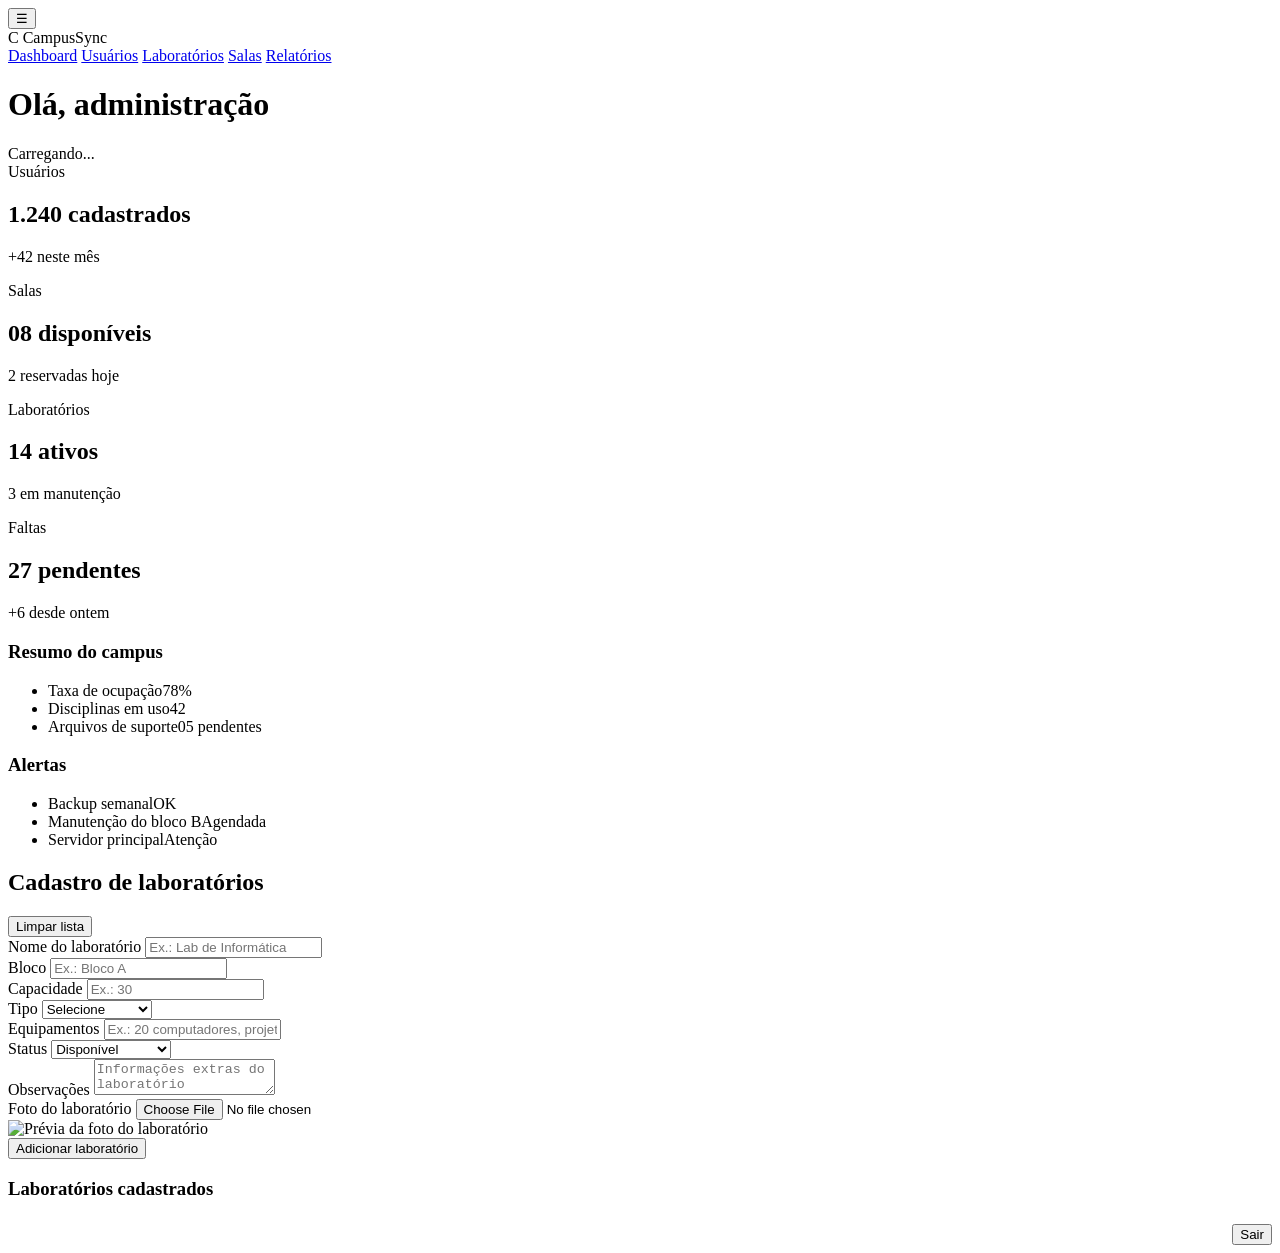
==== index.html @ 75d12f20 "Add files via upload" ====
<!DOCTYPE html>
<html lang="pt-BR">
  <head>
    <meta charset="UTF-8" />
    <meta name="viewport" content="width=device-width, initial-scale=1.0" />
    <title>Painel da Administração | CampusSync</title>
    <link rel="stylesheet" href="../../Css_geral/global.css" />
  </head>
  <body class="dashboard-body">
    <div class="dashboard-shell">
      <aside class="dashboard-sidebar" id="sidebarAdmin">
        <button class="sidebar-toggle" id="sidebarToggle" type="button" aria-label="Abrir menu">☰</button>
        <div class="dashboard-brand">
          <span class="brand-mark">C</span>
          <span>CampusSync</span>
        </div>

        <nav class="sidebar-nav" aria-label="Menu da administração">
          <a href="#overview" class="active">Dashboard</a>
          <a href="#usuarios">Usuários</a>
          <a href="#labs">Laboratórios</a>
          <a href="#salas">Salas</a>
          <a href="#relatorios">Relatórios</a>
        </nav>
      </aside>

      <main class="dashboard-main">
        <div class="dashboard-topbar">
          <h1>Olá, administração</h1>
          <div class="user-pill" id="userBadge">Carregando...</div>
        </div>

        <section class="dashboard-grid dashboard-grid--wide" id="overview">
          <article class="dashboard-card" id="usuarios">
            <span class="card-label">Usuários</span>
            <h2>1.240 cadastrados</h2>
            <p>+42 neste mês</p>
          </article>

          <article class="dashboard-card" id="salas">
            <span class="card-label">Salas</span>
            <h2>08 disponíveis</h2>
            <p>2 reservadas hoje</p>
          </article>

          <article class="dashboard-card">
            <span class="card-label">Laboratórios</span>
            <h2>14 ativos</h2>
            <p>3 em manutenção</p>
          </article>

          <article class="dashboard-card">
            <span class="card-label">Faltas</span>
            <h2>27 pendentes</h2>
            <p>+6 desde ontem</p>
          </article>
        </section>

        <section class="insight-panel" id="relatorios">
          <div class="insight-card">
            <h3>Resumo do campus</h3>
            <ul class="insight-list">
              <li><span>Taxa de ocupação</span><span class="status-pill">78%</span></li>
              <li><span>Disciplinas em uso</span><span class="status-pill">42</span></li>
              <li><span>Arquivos de suporte</span><span class="status-pill warning">05 pendentes</span></li>
            </ul>
          </div>

          <div class="insight-card">
            <h3>Alertas</h3>
            <ul class="insight-list">
              <li><span>Backup semanal</span><span class="status-pill">OK</span></li>
              <li><span>Manutenção do bloco B</span><span class="status-pill warning">Agendada</span></li>
              <li><span>Servidor principal</span><span class="status-pill alert">Atenção</span></li>
            </ul>
          </div>
        </section>

        <section class="lab-panel" id="labs" aria-labelledby="labTitle">
          <div class="lab-panel-header">
            <h2 id="labTitle">Cadastro de laboratórios</h2>
            <button class="secondary-btn" type="button" id="resetLabsBtn">Limpar lista</button>
          </div>

          <div class="lab-content">
            <form class="lab-form" id="labForm">
              <div class="form-grid">
                <div class="form-field">
                  <label for="nomeLaboratorio">Nome do laboratório</label>
                  <input id="nomeLaboratorio" name="nomeLaboratorio" type="text" placeholder="Ex.: Lab de Informática" required />
                </div>

                <div class="form-field">
                  <label for="blocoLaboratorio">Bloco</label>
                  <input id="blocoLaboratorio" name="blocoLaboratorio" type="text" placeholder="Ex.: Bloco A" required />
                </div>

                <div class="form-field">
                  <label for="capacidadeLaboratorio">Capacidade</label>
                  <input id="capacidadeLaboratorio" name="capacidadeLaboratorio" type="number" min="1" placeholder="Ex.: 30" required />
                </div>

                <div class="form-field">
                  <label for="tipoLaboratorio">Tipo</label>
                  <select id="tipoLaboratorio" name="tipoLaboratorio" required>
                    <option value="">Selecione</option>
                    <option value="Informática">Informática</option>
                    <option value="Ciências">Ciências</option>
                    <option value="Eletrônica">Eletrônica</option>
                    <option value="Química">Química</option>
                    <option value="Multidisciplinar">Multidisciplinar</option>
                  </select>
                </div>
              </div>

              <div class="form-field">
                <label for="equipamentosLaboratorio">Equipamentos</label>
                <input id="equipamentosLaboratorio" name="equipamentosLaboratorio" type="text" placeholder="Ex.: 20 computadores, projetor, impressora" required />
              </div>

              <div class="form-field">
                <label for="statusLaboratorio">Status</label>
                <select id="statusLaboratorio" name="statusLaboratorio" required>
                  <option value="Disponível">Disponível</option>
                  <option value="Em uso">Em uso</option>
                  <option value="Em manutenção">Em manutenção</option>
                </select>
              </div>

              <div class="form-field">
                <label for="obsLaboratorio">Observações</label>
                <textarea id="obsLaboratorio" name="obsLaboratorio" placeholder="Informações extras do laboratório"></textarea>
              </div>

              <div class="form-field">
                <label for="fotoLaboratorio">Foto do laboratório</label>
                <input id="fotoLaboratorio" name="fotoLaboratorio" type="file" accept="image/*" />
                <div class="lab-photo-preview" id="labPhotoPreview">
                  <img id="labPreviewImage" alt="Prévia da foto do laboratório" />
                </div>
              </div>

              <button class="primary-btn" type="submit">Adicionar laboratório</button>
            </form>

            <div>
              <h3 style="color: var(--azul-escuro); margin-bottom: 0.8rem;">Laboratórios cadastrados</h3>
              <div class="lab-list" id="labList"></div>
            </div>
          </div>
        </section>

        <div style="margin-top: 1.5rem; display: flex; justify-content: flex-end;">
          <button class="logout-btn" id="logoutBtn" type="button">Sair</button>
        </div>
      </main>
    </div>

    <script src="script.js"></script>
  </body>
</html>
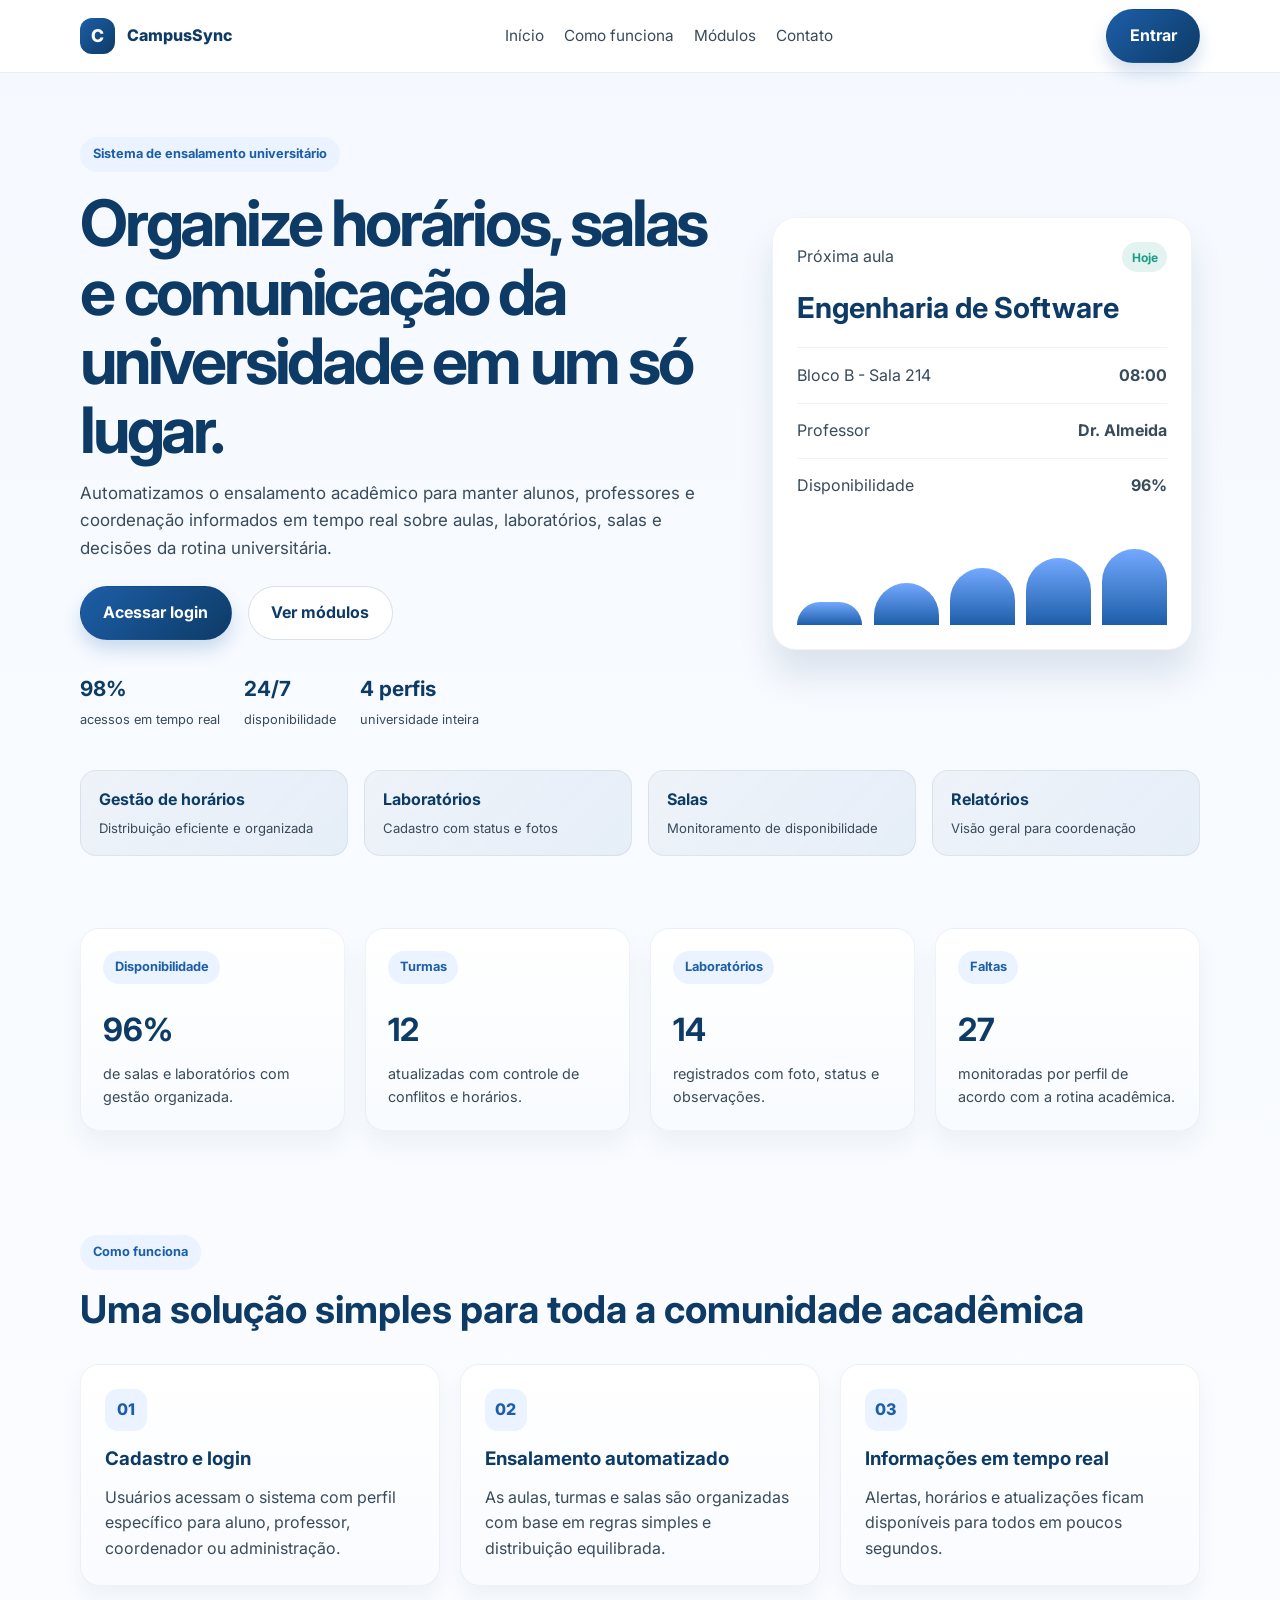
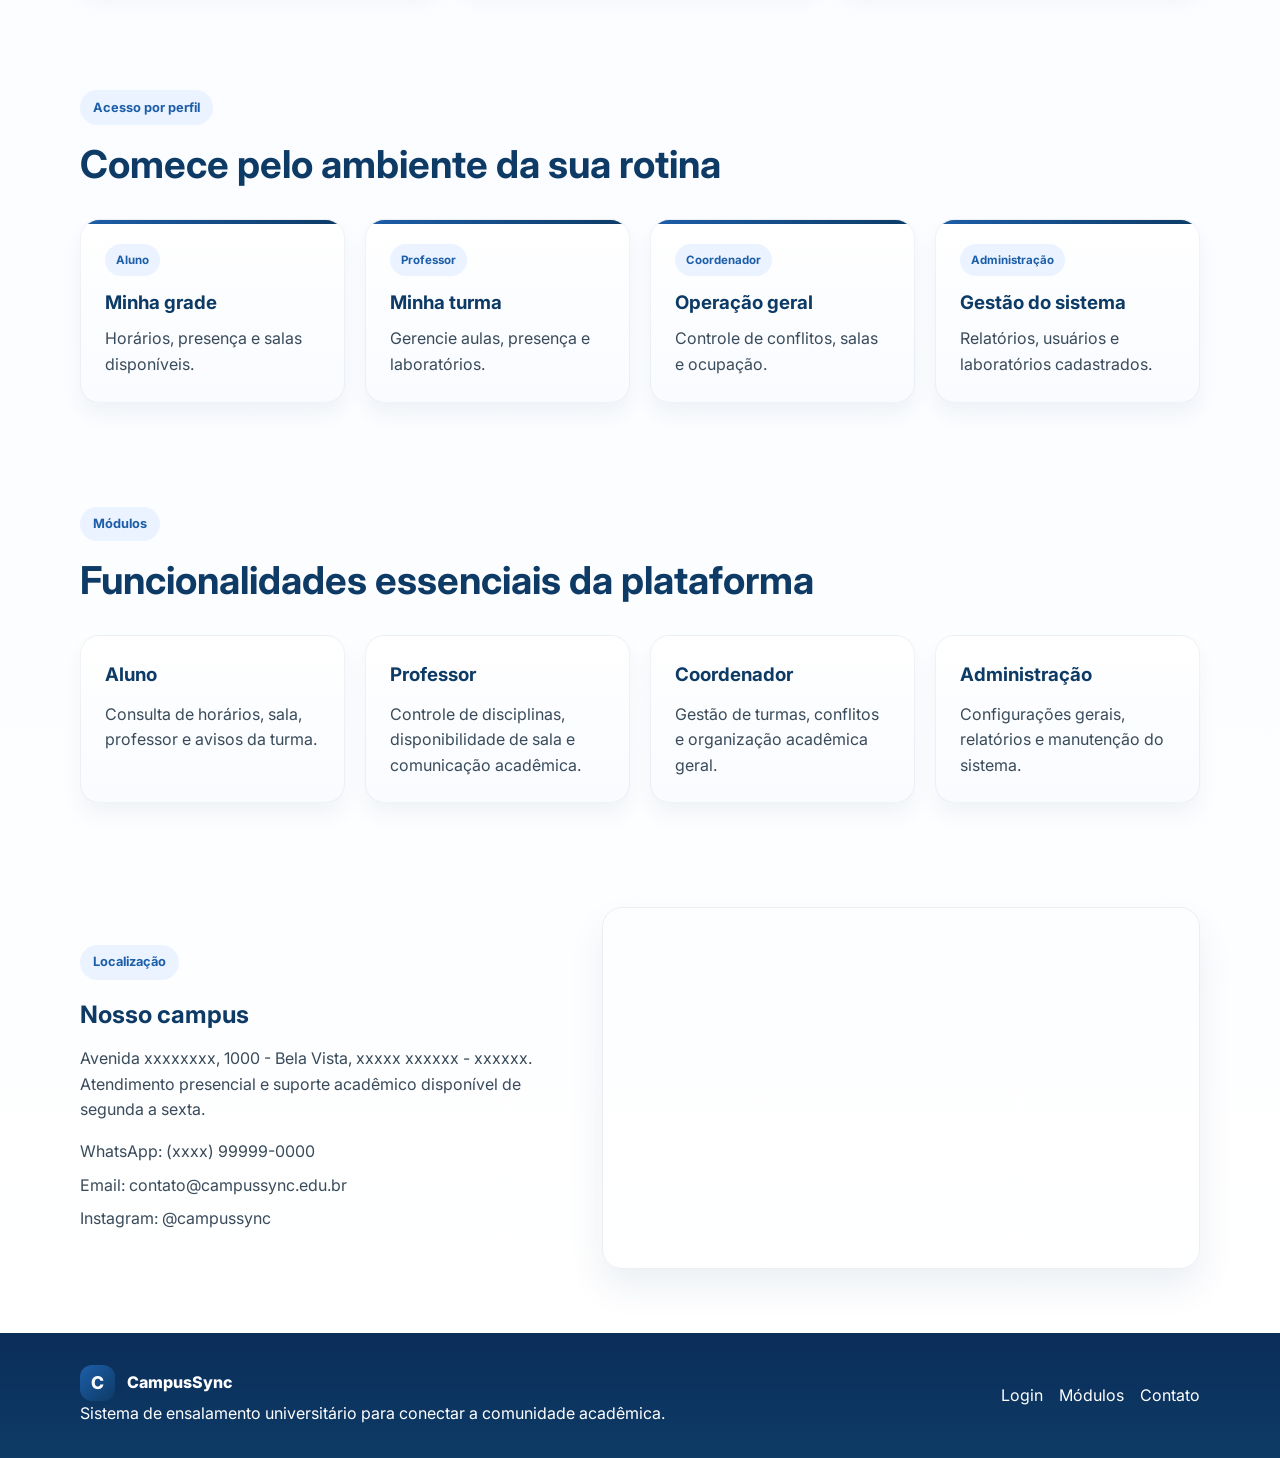
==== commit 24676790: "teste" ====
--- a/index.html
+++ b/index.html
@@ -3,159 +3,270 @@
   <head>
     <meta charset="UTF-8" />
     <meta name="viewport" content="width=device-width, initial-scale=1.0" />
-    <title>Painel da Administração | CampusSync</title>
-    <link rel="stylesheet" href="../../Css_geral/global.css" />
+    <meta
+      name="description"
+      content="Sistema de ensalamento universitário para alunos, professores, coordenadores e administração."
+    />
+    <title>CampusSync | Ensalamento Universitário</title>
+    <link rel="stylesheet" href="Css_geral/global.css" />
+    <link rel="preconnect" href="https://fonts.googleapis.com" />
+    <link rel="preconnect" href="https://fonts.gstatic.com" crossorigin />
+    <link
+      href="https://fonts.googleapis.com/css2?family=Inter:wght@400;500;600;700;800&display=swap"
+      rel="stylesheet"
+    />
   </head>
-  <body class="dashboard-body">
-    <div class="dashboard-shell">
-      <aside class="dashboard-sidebar" id="sidebarAdmin">
-        <button class="sidebar-toggle" id="sidebarToggle" type="button" aria-label="Abrir menu">☰</button>
-        <div class="dashboard-brand">
+  <body>
+    <header class="site-header">
+      <div class="container nav-bar">
+        <div class="brand">
           <span class="brand-mark">C</span>
           <span>CampusSync</span>
         </div>
 
-        <nav class="sidebar-nav" aria-label="Menu da administração">
-          <a href="#overview" class="active">Dashboard</a>
-          <a href="#usuarios">Usuários</a>
-          <a href="#labs">Laboratórios</a>
-          <a href="#salas">Salas</a>
-          <a href="#relatorios">Relatórios</a>
+        <nav class="main-nav" aria-label="Menu principal">
+          <a href="#inicio">Início</a>
+          <a href="#funciona">Como funciona</a>
+          <a href="#modulos">Módulos</a>
+          <a href="#contato">Contato</a>
         </nav>
-      </aside>
-
-      <main class="dashboard-main">
-        <div class="dashboard-topbar">
-          <h1>Olá, administração</h1>
-          <div class="user-pill" id="userBadge">Carregando...</div>
-        </div>
-
-        <section class="dashboard-grid dashboard-grid--wide" id="overview">
-          <article class="dashboard-card" id="usuarios">
-            <span class="card-label">Usuários</span>
-            <h2>1.240 cadastrados</h2>
-            <p>+42 neste mês</p>
-          </article>
-
-          <article class="dashboard-card" id="salas">
-            <span class="card-label">Salas</span>
-            <h2>08 disponíveis</h2>
-            <p>2 reservadas hoje</p>
-          </article>
-
-          <article class="dashboard-card">
+
+        <a class="btn btn-primary" href="Paginas/Pagina_login/index.html">Entrar</a>
+      </div>
+    </header>
+
+    <main>
+      <section id="inicio" class="hero">
+        <div class="container hero-content">
+          <div class="hero-text">
+            <span class="eyebrow">Sistema de ensalamento universitário</span>
+            <h1>Organize horários, salas e comunicação da universidade em um só lugar.</h1>
+            <p>
+              Automatizamos o ensalamento acadêmico para manter alunos,
+              professores e coordenação informados em tempo real sobre aulas,
+              laboratórios, salas e decisões da rotina universitária.
+            </p>
+            <div class="hero-actions">
+              <a class="btn btn-primary" href="Paginas/Pagina_login/index.html">Acessar login</a>
+              <a class="btn btn-secondary" href="#modulos">Ver módulos</a>
+            </div>
+            <ul class="hero-stats">
+              <li><strong>98%</strong><span>acessos em tempo real</span></li>
+              <li><strong>24/7</strong><span>disponibilidade</span></li>
+              <li><strong>4 perfis</strong><span>universidade inteira</span></li>
+            </ul>
+          </div>
+
+          <div class="hero-panel">
+            <div class="panel-card">
+              <div class="card-title">
+                <span>Próxima aula</span>
+                <span class="badge">Hoje</span>
+              </div>
+              <h3>Engenharia de Software</h3>
+              <div class="schedule-row">
+                <span>Bloco B - Sala 214</span>
+                <strong>08:00</strong>
+              </div>
+              <div class="schedule-row">
+                <span>Professor</span>
+                <strong>Dr. Almeida</strong>
+              </div>
+              <div class="schedule-row">
+                <span>Disponibilidade</span>
+                <strong>96%</strong>
+              </div>
+              <div class="mini-graph" aria-label="Indicador de ocupação">
+                <span class="bar b1"></span>
+                <span class="bar b2"></span>
+                <span class="bar b3"></span>
+                <span class="bar b4"></span>
+                <span class="bar b5"></span>
+              </div>
+            </div>
+          </div>
+        </div>
+      </section>
+
+      <section class="feature-strip">
+        <div class="container feature-row">
+          <div class="feature-box">
+            <strong>Gestão de horários</strong>
+            <span>Distribuição eficiente e organizada</span>
+          </div>
+          <div class="feature-box">
+            <strong>Laboratórios</strong>
+            <span>Cadastro com status e fotos</span>
+          </div>
+          <div class="feature-box">
+            <strong>Salas</strong>
+            <span>Monitoramento de disponibilidade</span>
+          </div>
+          <div class="feature-box">
+            <strong>Relatórios</strong>
+            <span>Visão geral para coordenação</span>
+          </div>
+        </div>
+      </section>
+
+      <section class="quick-overview">
+        <div class="container quick-grid">
+          <article class="quick-card">
+            <span class="card-label">Disponibilidade</span>
+            <h3>96%</h3>
+            <p>de salas e laboratórios com gestão organizada.</p>
+          </article>
+          <article class="quick-card">
+            <span class="card-label">Turmas</span>
+            <h3>12</h3>
+            <p>atualizadas com controle de conflitos e horários.</p>
+          </article>
+          <article class="quick-card">
             <span class="card-label">Laboratórios</span>
-            <h2>14 ativos</h2>
-            <p>3 em manutenção</p>
-          </article>
-
-          <article class="dashboard-card">
+            <h3>14</h3>
+            <p>registrados com foto, status e observações.</p>
+          </article>
+          <article class="quick-card">
             <span class="card-label">Faltas</span>
-            <h2>27 pendentes</h2>
-            <p>+6 desde ontem</p>
-          </article>
-        </section>
-
-        <section class="insight-panel" id="relatorios">
-          <div class="insight-card">
-            <h3>Resumo do campus</h3>
-            <ul class="insight-list">
-              <li><span>Taxa de ocupação</span><span class="status-pill">78%</span></li>
-              <li><span>Disciplinas em uso</span><span class="status-pill">42</span></li>
-              <li><span>Arquivos de suporte</span><span class="status-pill warning">05 pendentes</span></li>
+            <h3>27</h3>
+            <p>monitoradas por perfil de acordo com a rotina acadêmica.</p>
+          </article>
+        </div>
+      </section>
+
+      <section id="funciona" class="info-section">
+        <div class="container">
+          <div class="section-header">
+            <span class="eyebrow">Como funciona</span>
+            <h2>Uma solução simples para toda a comunidade acadêmica</h2>
+          </div>
+
+          <div class="card-grid three-columns">
+            <article class="info-card">
+              <div class="icon">01</div>
+              <h3>Cadastro e login</h3>
+              <p>Usuários acessam o sistema com perfil específico para aluno, professor, coordenador ou administração.</p>
+            </article>
+
+            <article class="info-card">
+              <div class="icon">02</div>
+              <h3>Ensalamento automatizado</h3>
+              <p>As aulas, turmas e salas são organizadas com base em regras simples e distribuição equilibrada.</p>
+            </article>
+
+            <article class="info-card">
+              <div class="icon">03</div>
+              <h3>Informações em tempo real</h3>
+              <p>Alertas, horários e atualizações ficam disponíveis para todos em poucos segundos.</p>
+            </article>
+          </div>
+        </div>
+      </section>
+
+      <section class="profiles-section">
+        <div class="container">
+          <div class="section-header">
+            <span class="eyebrow">Acesso por perfil</span>
+            <h2>Comece pelo ambiente da sua rotina</h2>
+          </div>
+
+          <div class="profile-grid">
+            <a class="profile-card" href="Paginas/Pag_aluno/index.html">
+              <span class="profile-tag">Aluno</span>
+              <h3>Minha grade</h3>
+              <p>Horários, presença e salas disponíveis.</p>
+            </a>
+            <a class="profile-card" href="Paginas/Pag_Prof/index.html">
+              <span class="profile-tag">Professor</span>
+              <h3>Minha turma</h3>
+              <p>Gerencie aulas, presença e laboratórios.</p>
+            </a>
+            <a class="profile-card" href="Paginas/Pag_Coordenador/index.html">
+              <span class="profile-tag">Coordenador</span>
+              <h3>Operação geral</h3>
+              <p>Controle de conflitos, salas e ocupação.</p>
+            </a>
+            <a class="profile-card" href="Paginas/Pag_Adm/index.html">
+              <span class="profile-tag">Administração</span>
+              <h3>Gestão do sistema</h3>
+              <p>Relatórios, usuários e laboratórios cadastrados.</p>
+            </a>
+          </div>
+        </div>
+      </section>
+
+      <section id="modulos" class="modules">
+        <div class="container">
+          <div class="section-header">
+            <span class="eyebrow">Módulos</span>
+            <h2>Funcionalidades essenciais da plataforma</h2>
+          </div>
+
+          <div class="card-grid four-columns">
+            <article class="module-card">
+              <h3>Aluno</h3>
+              <p>Consulta de horários, sala, professor e avisos da turma.</p>
+            </article>
+            <article class="module-card">
+              <h3>Professor</h3>
+              <p>Controle de disciplinas, disponibilidade de sala e comunicação acadêmica.</p>
+            </article>
+            <article class="module-card">
+              <h3>Coordenador</h3>
+              <p>Gestão de turmas, conflitos e organização acadêmica geral.</p>
+            </article>
+            <article class="module-card">
+              <h3>Administração</h3>
+              <p>Configurações gerais, relatórios e manutenção do sistema.</p>
+            </article>
+          </div>
+        </div>
+      </section>
+
+      <section class="location-section">
+        <div class="container location-wrap">
+          <div class="location-text">
+            <span class="eyebrow">Localização</span>
+            <h2>Nosso campus</h2>
+            <p>
+              Avenida xxxxxxxx, 1000 - Bela Vista, xxxxx xxxxxx - xxxxxx.<br />
+              Atendimento presencial e suporte acadêmico disponível de segunda a sexta.
+            </p>
+            <ul>
+              <li>WhatsApp: (xxxx) 99999-0000</li>
+              <li>Email: contato@campussync.edu.br</li>
+              <li>Instagram: @campussync</li>
             </ul>
           </div>
 
-          <div class="insight-card">
-            <h3>Alertas</h3>
-            <ul class="insight-list">
-              <li><span>Backup semanal</span><span class="status-pill">OK</span></li>
-              <li><span>Manutenção do bloco B</span><span class="status-pill warning">Agendada</span></li>
-              <li><span>Servidor principal</span><span class="status-pill alert">Atenção</span></li>
-            </ul>
-          </div>
-        </section>
-
-        <section class="lab-panel" id="labs" aria-labelledby="labTitle">
-          <div class="lab-panel-header">
-            <h2 id="labTitle">Cadastro de laboratórios</h2>
-            <button class="secondary-btn" type="button" id="resetLabsBtn">Limpar lista</button>
-          </div>
-
-          <div class="lab-content">
-            <form class="lab-form" id="labForm">
-              <div class="form-grid">
-                <div class="form-field">
-                  <label for="nomeLaboratorio">Nome do laboratório</label>
-                  <input id="nomeLaboratorio" name="nomeLaboratorio" type="text" placeholder="Ex.: Lab de Informática" required />
-                </div>
-
-                <div class="form-field">
-                  <label for="blocoLaboratorio">Bloco</label>
-                  <input id="blocoLaboratorio" name="blocoLaboratorio" type="text" placeholder="Ex.: Bloco A" required />
-                </div>
-
-                <div class="form-field">
-                  <label for="capacidadeLaboratorio">Capacidade</label>
-                  <input id="capacidadeLaboratorio" name="capacidadeLaboratorio" type="number" min="1" placeholder="Ex.: 30" required />
-                </div>
-
-                <div class="form-field">
-                  <label for="tipoLaboratorio">Tipo</label>
-                  <select id="tipoLaboratorio" name="tipoLaboratorio" required>
-                    <option value="">Selecione</option>
-                    <option value="Informática">Informática</option>
-                    <option value="Ciências">Ciências</option>
-                    <option value="Eletrônica">Eletrônica</option>
-                    <option value="Química">Química</option>
-                    <option value="Multidisciplinar">Multidisciplinar</option>
-                  </select>
-                </div>
-              </div>
-
-              <div class="form-field">
-                <label for="equipamentosLaboratorio">Equipamentos</label>
-                <input id="equipamentosLaboratorio" name="equipamentosLaboratorio" type="text" placeholder="Ex.: 20 computadores, projetor, impressora" required />
-              </div>
-
-              <div class="form-field">
-                <label for="statusLaboratorio">Status</label>
-                <select id="statusLaboratorio" name="statusLaboratorio" required>
-                  <option value="Disponível">Disponível</option>
-                  <option value="Em uso">Em uso</option>
-                  <option value="Em manutenção">Em manutenção</option>
-                </select>
-              </div>
-
-              <div class="form-field">
-                <label for="obsLaboratorio">Observações</label>
-                <textarea id="obsLaboratorio" name="obsLaboratorio" placeholder="Informações extras do laboratório"></textarea>
-              </div>
-
-              <div class="form-field">
-                <label for="fotoLaboratorio">Foto do laboratório</label>
-                <input id="fotoLaboratorio" name="fotoLaboratorio" type="file" accept="image/*" />
-                <div class="lab-photo-preview" id="labPhotoPreview">
-                  <img id="labPreviewImage" alt="Prévia da foto do laboratório" />
-                </div>
-              </div>
-
-              <button class="primary-btn" type="submit">Adicionar laboratório</button>
-            </form>
-
-            <div>
-              <h3 style="color: var(--azul-escuro); margin-bottom: 0.8rem;">Laboratórios cadastrados</h3>
-              <div class="lab-list" id="labList"></div>
-            </div>
-          </div>
-        </section>
-
-        <div style="margin-top: 1.5rem; display: flex; justify-content: flex-end;">
-          <button class="logout-btn" id="logoutBtn" type="button">Sair</button>
-        </div>
-      </main>
-    </div>
-
-    <script src="script.js"></script>
+          <div class="map-box">
+            <iframe
+              title="Mapa do campus"
+              src="https://www.openstreetmap.org/export/embed.html?bbox=-46.654%2C-23.561%2C-46.630%2C-23.545&amp;layer=mapnik"
+              loading="lazy"
+              referrerpolicy="no-referrer-when-downgrade"
+            ></iframe>
+          </div>
+        </div>
+      </section>
+    </main>
+
+    <footer id="contato" class="site-footer">
+      <div class="container footer-content">
+        <div>
+          <div class="brand">
+            <span class="brand-mark">C</span>
+            <span>CampusSync</span>
+          </div>
+          <p>Sistema de ensalamento universitário para conectar a comunidade acadêmica.</p>
+        </div>
+
+        <div class="footer-links">
+          <a href="Paginas/Pagina_login/index.html">Login</a>
+          <a href="#modulos">Módulos</a>
+          <a href="#contato">Contato</a>
+        </div>
+      </div>
+    </footer>
   </body>
 </html>
--- a/Css_geral/global.css
+++ b/Css_geral/global.css
@@ -0,0 +1,974 @@
+:root {
+  --azul-escuro: #0d3b66;
+  --azul-medio: #1d5ea8;
+  --azul-claro: #eaf3ff;
+  --branco: #ffffff;
+  --cinza-50: #f6f8fb;
+  --cinza-100: #edf2f7;
+  --cinza-300: #b8c4d3;
+  --cinza-700: #394b5a;
+  --texto: #1d2430;
+  --sombra: rgba(13, 59, 102, 0.12);
+  --success: #1b9c85;
+}
+
+* {
+  box-sizing: border-box;
+  margin: 0;
+  padding: 0;
+}
+
+html {
+  scroll-behavior: smooth;
+}
+
+body {
+  font-family: "Inter", sans-serif;
+  background: linear-gradient(180deg, #f5f9ff 0%, #ffffff 100%);
+  color: var(--texto);
+  line-height: 1.6;
+}
+
+a {
+  text-decoration: none;
+  color: inherit;
+}
+
+img,
+iframe {
+  max-width: 100%;
+  display: block;
+}
+
+.container {
+  width: min(1120px, calc(100% - 2rem));
+  margin: 0 auto;
+}
+
+.site-header {
+  position: sticky;
+  top: 0;
+  z-index: 10;
+  background: rgba(255, 255, 255, 0.92);
+  backdrop-filter: blur(8px);
+  border-bottom: 1px solid rgba(13, 59, 102, 0.08);
+}
+
+.nav-bar {
+  min-height: 72px;
+  display: flex;
+  align-items: center;
+  justify-content: space-between;
+  gap: 1rem;
+}
+
+.brand {
+  display: inline-flex;
+  align-items: center;
+  gap: 0.75rem;
+  font-weight: 800;
+  color: var(--azul-escuro);
+}
+
+.brand-mark {
+  display: inline-flex;
+  align-items: center;
+  justify-content: center;
+  width: 2.2rem;
+  height: 2.2rem;
+  border-radius: 0.75rem;
+  background: linear-gradient(135deg, var(--azul-medio), var(--azul-escuro));
+  color: var(--branco);
+  font-size: 1.1rem;
+}
+
+.main-nav {
+  display: flex;
+  align-items: center;
+  gap: 1.25rem;
+  font-size: 0.96rem;
+  color: var(--cinza-700);
+}
+
+.main-nav a:hover,
+.footer-links a:hover {
+  color: var(--azul-medio);
+}
+
+.btn {
+  display: inline-flex;
+  align-items: center;
+  justify-content: center;
+  border-radius: 999px;
+  font-weight: 700;
+  transition: 0.25s ease;
+  cursor: pointer;
+  border: 1px solid transparent;
+}
+
+.btn-primary {
+  background: linear-gradient(135deg, var(--azul-medio), var(--azul-escuro));
+  color: var(--branco);
+  padding: 0.85rem 1.4rem;
+  box-shadow: 0 10px 18px rgba(29, 94, 168, 0.2);
+}
+
+.btn-primary:hover {
+  transform: translateY(-1px);
+}
+
+.btn-secondary {
+  background: var(--branco);
+  color: var(--azul-escuro);
+  border-color: rgba(13, 59, 102, 0.15);
+  padding: 0.85rem 1.4rem;
+}
+
+.hero {
+  padding: 4rem 0 2.5rem;
+}
+
+.hero-content {
+  display: grid;
+  grid-template-columns: 1.2fr 0.8fr;
+  gap: 2rem;
+  align-items: center;
+}
+
+.feature-strip {
+  padding: 0 0 2rem;
+}
+
+.feature-row {
+  display: grid;
+  grid-template-columns: repeat(4, minmax(0, 1fr));
+  gap: 1rem;
+}
+
+.feature-box {
+  background: linear-gradient(135deg, rgba(13, 59, 102, 0.04), rgba(29, 94, 168, 0.08));
+  border: 1px solid rgba(13, 59, 102, 0.08);
+  border-radius: 1rem;
+  padding: 1rem 1.1rem;
+  display: grid;
+  gap: 0.3rem;
+}
+
+.feature-box strong {
+  color: var(--azul-escuro);
+}
+
+.feature-box span {
+  color: var(--cinza-700);
+  font-size: 0.82rem;
+}
+
+.eyebrow {
+  display: inline-block;
+  padding: 0.45rem 0.8rem;
+  border-radius: 999px;
+  background: var(--azul-claro);
+  color: var(--azul-medio);
+  font-size: 0.8rem;
+  font-weight: 700;
+  margin-bottom: 1rem;
+}
+
+.hero-text h1 {
+  font-size: clamp(2.4rem, 5vw, 4.2rem);
+  line-height: 1.08;
+  letter-spacing: -0.05em;
+  color: var(--azul-escuro);
+  margin-bottom: 1rem;
+}
+
+.hero-text p {
+  max-width: 620px;
+  font-size: 1.06rem;
+  color: var(--cinza-700);
+  margin-bottom: 1.5rem;
+}
+
+.hero-actions {
+  display: flex;
+  flex-wrap: wrap;
+  gap: 1rem;
+  margin-bottom: 2rem;
+}
+
+.hero-stats {
+  list-style: none;
+  display: flex;
+  flex-wrap: wrap;
+  gap: 1.5rem;
+}
+
+.hero-stats li {
+  display: flex;
+  flex-direction: column;
+  gap: 0.25rem;
+  color: var(--azul-escuro);
+}
+
+.hero-stats strong {
+  font-size: 1.3rem;
+}
+
+.hero-stats span {
+  font-size: 0.8rem;
+  color: var(--cinza-700);
+}
+
+.hero-panel {
+  display: flex;
+  justify-content: center;
+}
+
+.panel-card {
+  width: min(100%, 420px);
+  background: var(--branco);
+  border-radius: 1.5rem;
+  padding: 1.5rem;
+  box-shadow: 0 25px 35px var(--sombra);
+  border: 1px solid rgba(13, 59, 102, 0.06);
+}
+
+.card-title {
+  display: flex;
+  justify-content: space-between;
+  align-items: center;
+  color: var(--cinza-700);
+  margin-bottom: 0.8rem;
+}
+
+.badge {
+  background: rgba(27, 156, 133, 0.12);
+  color: var(--success);
+  padding: 0.35rem 0.6rem;
+  border-radius: 999px;
+  font-size: 0.75rem;
+  font-weight: 700;
+}
+
+.panel-card h3 {
+  color: var(--azul-escuro);
+  font-size: 1.8rem;
+  margin-bottom: 1rem;
+}
+
+.schedule-row {
+  display: flex;
+  justify-content: space-between;
+  align-items: center;
+  gap: 1rem;
+  padding: 0.9rem 0;
+  border-top: 1px solid var(--cinza-100);
+  color: var(--cinza-700);
+}
+
+.mini-graph {
+  display: flex;
+  align-items: end;
+  gap: 0.7rem;
+  height: 92px;
+  margin-top: 1.25rem;
+  padding-top: 1rem;
+}
+
+.bar {
+  display: block;
+  width: 100%;
+  border-radius: 999px 999px 0 0;
+  background: linear-gradient(180deg, #73a9ff, var(--azul-medio));
+}
+
+.b1 { height: 30%; }
+.b2 { height: 55%; }
+.b3 { height: 75%; }
+.b4 { height: 88%; }
+.b5 { height: 100%; }
+
+.quick-overview,
+.info-section,
+.profiles-section,
+.modules,
+.location-section {
+  padding: 2.5rem 0 4rem;
+}
+
+.quick-grid {
+  display: grid;
+  grid-template-columns: repeat(4, minmax(0, 1fr));
+  gap: 1.25rem;
+}
+
+.quick-card {
+  background: linear-gradient(180deg, #ffffff 0%, #f8fbff 100%);
+  padding: 1.4rem;
+  border-radius: 1.2rem;
+  border: 1px solid rgba(13, 59, 102, 0.06);
+  box-shadow: 0 14px 24px rgba(13, 59, 102, 0.05);
+}
+
+.quick-card h3 {
+  color: var(--azul-escuro);
+  font-size: 2rem;
+  margin: 0.4rem 0;
+}
+
+.quick-card p {
+  color: var(--cinza-700);
+  font-size: 0.9rem;
+}
+
+.section-header {
+  margin-bottom: 2rem;
+}
+
+.section-header h2 {
+  color: var(--azul-escuro);
+  font-size: clamp(1.8rem, 3vw, 2.6rem);
+  line-height: 1.2;
+}
+
+.card-grid {
+  display: grid;
+  gap: 1.25rem;
+}
+
+.three-columns {
+  grid-template-columns: repeat(3, minmax(0, 1fr));
+}
+
+.four-columns {
+  grid-template-columns: repeat(4, minmax(0, 1fr));
+}
+
+.info-card,
+.module-card,
+.profile-card {
+  background: linear-gradient(180deg, #ffffff 0%, #f9fbff 100%);
+  padding: 1.5rem;
+  border-radius: 1.2rem;
+  box-shadow: 0 12px 20px rgba(13, 59, 102, 0.05);
+  border: 1px solid rgba(13, 59, 102, 0.06);
+}
+
+.profile-grid {
+  display: grid;
+  grid-template-columns: repeat(4, minmax(0, 1fr));
+  gap: 1.25rem;
+}
+
+.profile-card {
+  display: block;
+  color: inherit;
+  transition: transform 0.2s ease, box-shadow 0.2s ease;
+  position: relative;
+  overflow: hidden;
+}
+
+.profile-card::before {
+  content: "";
+  position: absolute;
+  inset: 0 auto auto 0;
+  width: 100%;
+  height: 4px;
+  background: linear-gradient(90deg, var(--azul-medio), var(--azul-escuro));
+}
+
+.profile-card:hover {
+  transform: translateY(-2px);
+  box-shadow: 0 18px 28px rgba(13, 59, 102, 0.06);
+}
+
+.profile-tag {
+  display: inline-block;
+  padding: 0.4rem 0.7rem;
+  border-radius: 999px;
+  background: var(--azul-claro);
+  color: var(--azul-medio);
+  font-size: 0.72rem;
+  font-weight: 700;
+  margin-bottom: 0.8rem;
+}
+
+.profile-card h3 {
+  color: var(--azul-escuro);
+  margin-bottom: 0.5rem;
+}
+
+.profile-card p {
+  color: var(--cinza-700);
+}
+
+.icon {
+  display: inline-flex;
+  align-items: center;
+  justify-content: center;
+  width: 2.6rem;
+  height: 2.6rem;
+  border-radius: 0.8rem;
+  background: var(--azul-claro);
+  color: var(--azul-medio);
+  font-weight: 800;
+  margin-bottom: 0.8rem;
+}
+
+.info-card h3,
+.module-card h3 {
+  color: var(--azul-escuro);
+  margin-bottom: 0.7rem;
+}
+
+.info-card p,
+.module-card p,
+.location-text p,
+.location-text li,
+.site-footer p {
+  color: var(--cinza-700);
+}
+
+.location-wrap {
+  display: grid;
+  grid-template-columns: 0.9fr 1.1fr;
+  gap: 2rem;
+  align-items: center;
+}
+
+.location-text h2 {
+  color: var(--azul-escuro);
+  margin-bottom: 0.75rem;
+}
+
+.location-text ul {
+  list-style: none;
+  margin-top: 1rem;
+  display: grid;
+  gap: 0.5rem;
+}
+
+.map-box {
+  border-radius: 1.25rem;
+  overflow: hidden;
+  box-shadow: 0 18px 35px rgba(13, 59, 102, 0.08);
+  border: 1px solid rgba(13, 59, 102, 0.08);
+  min-height: 360px;
+}
+
+.map-box iframe {
+  width: 100%;
+  height: 100%;
+  min-height: 360px;
+  border: 0;
+}
+
+.site-footer {
+  background: linear-gradient(180deg, #0b2d59 0%, #0d3b66 100%);
+  color: var(--branco);
+  padding: 2rem 0;
+}
+
+.footer-content {
+  display: flex;
+  flex-wrap: wrap;
+  justify-content: space-between;
+  gap: 1.5rem;
+  align-items: center;
+}
+
+.footer-content .brand,
+.footer-content p,
+.footer-links a {
+  color: var(--branco);
+}
+
+.footer-links {
+  display: flex;
+  gap: 1rem;
+  flex-wrap: wrap;
+}
+
+@media (max-width: 900px) {
+  .hero-content,
+  .location-wrap,
+  .three-columns,
+  .four-columns,
+  .quick-grid,
+  .feature-row,
+  .profile-grid {
+    grid-template-columns: 1fr;
+  }
+
+  .main-nav {
+    display: none;
+  }
+}
+
+@media (max-width: 560px) {
+  .hero {
+    padding-top: 3rem;
+  }
+
+  .nav-bar {
+    min-height: 64px;
+  }
+
+  .btn {
+    width: 100%;
+  }
+
+  .hero-actions {
+    flex-direction: column;
+  }
+
+  .hero-stats {
+    flex-direction: column;
+    gap: 0.75rem;
+  }
+
+  .site-footer {
+    text-align: center;
+  }
+
+  .footer-content {
+    justify-content: center;
+  }
+}
+
+.dashboard-body {
+  background: #f4f8ff;
+  color: var(--texto);
+}
+
+.dashboard-shell {
+  min-height: 100vh;
+  display: grid;
+  grid-template-columns: 240px 1fr;
+}
+
+.dashboard-sidebar {
+  background: linear-gradient(180deg, var(--azul-escuro), #123a68);
+  color: var(--branco);
+  padding: 1.5rem 1rem;
+  position: relative;
+  transition: transform 0.25s ease;
+}
+
+.dashboard-brand {
+  display: flex;
+  align-items: center;
+  gap: 0.75rem;
+  font-weight: 800;
+  margin-bottom: 2rem;
+}
+
+.sidebar-toggle {
+  display: none;
+  position: absolute;
+  top: 1rem;
+  right: 1rem;
+  z-index: 20;
+  border: 0;
+  background: rgba(255, 255, 255, 0.12);
+  color: var(--branco);
+  border-radius: 0.7rem;
+  width: 42px;
+  height: 42px;
+  font-size: 1.2rem;
+  cursor: pointer;
+}
+
+.sidebar-nav {
+  display: grid;
+  gap: 0.5rem;
+}
+
+.sidebar-nav a {
+  display: flex;
+  align-items: center;
+  gap: 0.75rem;
+  padding: 0.8rem 0.9rem;
+  border-radius: 0.8rem;
+  color: rgba(255, 255, 255, 0.85);
+  transition: all 0.2s ease;
+  border: 1px solid transparent;
+}
+
+.sidebar-nav a.active,
+.sidebar-nav a:hover {
+  background: rgba(255, 255, 255, 0.1);
+  color: var(--branco);
+  border-color: rgba(255, 255, 255, 0.1);
+  transform: translateX(2px);
+}
+
+.dashboard-main {
+  padding: 2rem;
+}
+
+.dashboard-topbar {
+  display: flex;
+  justify-content: space-between;
+  gap: 1rem;
+  align-items: center;
+  margin-bottom: 2rem;
+}
+
+.dashboard-topbar h1 {
+  color: var(--azul-escuro);
+  font-size: clamp(1.8rem, 3vw, 2.8rem);
+}
+
+.user-pill {
+  background: var(--branco);
+  color: var(--azul-escuro);
+  padding: 0.7rem 1rem;
+  border-radius: 999px;
+  border: 1px solid rgba(13, 59, 102, 0.08);
+  font-weight: 700;
+}
+
+.dashboard-grid {
+  display: grid;
+  grid-template-columns: repeat(3, minmax(0, 1fr));
+  gap: 1.25rem;
+}
+
+.dashboard-grid--wide {
+  grid-template-columns: repeat(4, minmax(0, 1fr));
+}
+
+.dashboard-card {
+  background: linear-gradient(180deg, #ffffff 0%, #f8fbff 100%);
+  border-radius: 1.3rem;
+  padding: 1.35rem;
+  box-shadow: 0 14px 26px rgba(13, 59, 102, 0.06);
+  border: 1px solid rgba(13, 59, 102, 0.06);
+  transition: transform 0.2s ease, box-shadow 0.2s ease;
+}
+
+.dashboard-card:hover {
+  transform: translateY(-2px);
+  box-shadow: 0 18px 28px rgba(13, 59, 102, 0.08);
+}
+
+.card-label {
+  display: inline-block;
+  font-size: 0.8rem;
+  color: var(--azul-medio);
+  background: var(--azul-claro);
+  border-radius: 999px;
+  padding: 0.4rem 0.7rem;
+  margin-bottom: 0.85rem;
+  font-weight: 700;
+}
+
+.dashboard-card h2,
+.dashboard-card h3 {
+  color: var(--azul-escuro);
+  margin-bottom: 0.6rem;
+}
+
+.dashboard-list {
+  list-style: none;
+  display: grid;
+  gap: 0.75rem;
+  margin-top: 1rem;
+}
+
+.dashboard-list li {
+  display: flex;
+  justify-content: space-between;
+  gap: 1rem;
+  color: var(--cinza-700);
+  border-bottom: 1px solid var(--cinza-100);
+  padding-bottom: 0.5rem;
+}
+
+.insight-panel {
+  margin-top: 1.5rem;
+  display: grid;
+  grid-template-columns: 1.2fr 0.8fr;
+  gap: 1.25rem;
+}
+
+.insight-card {
+  background: linear-gradient(180deg, #ffffff 0%, #f7fbff 100%);
+  border-radius: 1.3rem;
+  border: 1px solid rgba(13, 59, 102, 0.05);
+  box-shadow: 0 12px 24px rgba(13, 59, 102, 0.06);
+  padding: 1.25rem;
+}
+
+.insight-card h3 {
+  color: var(--azul-escuro);
+  margin-bottom: 0.8rem;
+}
+
+.insight-list {
+  list-style: none;
+  display: grid;
+  gap: 0.8rem;
+}
+
+.insight-list li {
+  display: flex;
+  justify-content: space-between;
+  gap: 1rem;
+  color: var(--cinza-700);
+  padding: 0.75rem 0.9rem;
+  background: #f7faff;
+  border-radius: 0.9rem;
+  border: 1px solid rgba(13, 59, 102, 0.05);
+}
+
+.status-pill {
+  display: inline-flex;
+  align-items: center;
+  justify-content: center;
+  border-radius: 999px;
+  padding: 0.35rem 0.7rem;
+  font-size: 0.72rem;
+  font-weight: 700;
+  background: rgba(27, 156, 133, 0.12);
+  color: var(--success);
+}
+
+.status-pill.warning {
+  background: rgba(255, 178, 72, 0.14);
+  color: #ad6d00;
+}
+
+.status-pill.alert {
+  background: rgba(180, 35, 24, 0.1);
+  color: #b42318;
+}
+
+.status-badge {
+  display: inline-block;
+  padding: 0.38rem 0.7rem;
+  border-radius: 999px;
+  background: rgba(27, 156, 133, 0.12);
+  color: var(--success);
+  font-weight: 700;
+  font-size: 0.75rem;
+}
+
+.warning-badge {
+  background: rgba(255, 178, 72, 0.14);
+  color: #ad6d00;
+}
+
+.logout-btn {
+  background: transparent;
+  border: 1px solid rgba(13, 59, 102, 0.12);
+  color: var(--azul-escuro);
+  padding: 0.7rem 1rem;
+  border-radius: 999px;
+  font-weight: 700;
+  cursor: pointer;
+}
+
+.lab-panel {
+  margin-top: 2rem;
+  background: var(--branco);
+  border-radius: 1.4rem;
+  border: 1px solid rgba(13, 59, 102, 0.06);
+  box-shadow: 0 14px 28px rgba(13, 59, 102, 0.05);
+  padding: 1.5rem;
+}
+
+.lab-photo-preview {
+  margin-top: 0.75rem;
+  border-radius: 1rem;
+  overflow: hidden;
+  border: 1px solid rgba(13, 59, 102, 0.08);
+  background: #f4f8ff;
+  max-height: 220px;
+  display: none;
+}
+
+.lab-photo-preview img {
+  width: 100%;
+  height: 220px;
+  object-fit: cover;
+}
+
+.lab-photo {
+  width: 120px;
+  height: 90px;
+  object-fit: cover;
+  border-radius: 0.85rem;
+  display: block;
+  border: 1px solid rgba(13, 59, 102, 0.08);
+  background: #edf5ff;
+}
+
+.lab-panel-header {
+  display: flex;
+  justify-content: space-between;
+  align-items: center;
+  gap: 1rem;
+  margin-bottom: 1.25rem;
+}
+
+.lab-panel-header h2 {
+  color: var(--azul-escuro);
+  font-size: clamp(1.4rem, 2.4vw, 2rem);
+}
+
+.lab-content {
+  display: grid;
+  grid-template-columns: 1fr 1.2fr;
+  gap: 1.5rem;
+}
+
+.lab-form {
+  display: grid;
+  gap: 1rem;
+}
+
+.form-grid {
+  display: grid;
+  grid-template-columns: repeat(2, minmax(0, 1fr));
+  gap: 1rem;
+}
+
+.form-field {
+  display: grid;
+  gap: 0.45rem;
+}
+
+.form-field label {
+  font-size: 0.82rem;
+  font-weight: 700;
+  color: var(--azul-escuro);
+}
+
+.form-field input,
+.form-field select,
+.form-field textarea {
+  width: 100%;
+  border: 1px solid rgba(13, 59, 102, 0.12);
+  border-radius: 0.8rem;
+  background: #f8fbff;
+  padding: 0.8rem 0.9rem;
+  font: inherit;
+  color: var(--texto);
+}
+
+.form-field textarea {
+  resize: vertical;
+  min-height: 90px;
+}
+
+.primary-btn,
+.secondary-btn,
+.delete-btn {
+  border: none;
+  border-radius: 0.8rem;
+  padding: 0.8rem 1rem;
+  font-weight: 700;
+  cursor: pointer;
+}
+
+.primary-btn {
+  background: linear-gradient(135deg, var(--azul-medio), var(--azul-escuro));
+  color: var(--branco);
+}
+
+.secondary-btn {
+  background: var(--azul-claro);
+  color: var(--azul-escuro);
+}
+
+.delete-btn {
+  background: rgba(180, 35, 24, 0.08);
+  color: #b42318;
+  padding: 0.5rem 0.7rem;
+  border-radius: 0.6rem;
+}
+
+.lab-list {
+  display: grid;
+  gap: 0.85rem;
+}
+
+.lab-item {
+  display: flex;
+  justify-content: space-between;
+  gap: 1rem;
+  background: #f7faff;
+  border: 1px solid rgba(13, 59, 102, 0.06);
+  border-radius: 1rem;
+  padding: 1rem;
+}
+
+.lab-item strong {
+  color: var(--azul-escuro);
+  display: block;
+  margin-bottom: 0.25rem;
+}
+
+.lab-meta {
+  font-size: 0.86rem;
+  color: var(--cinza-700);
+  display: grid;
+  gap: 0.2rem;
+}
+
+.empty-state {
+  padding: 1rem;
+  border-radius: 0.8rem;
+  background: #f8fbff;
+  border: 1px dashed rgba(13, 59, 102, 0.14);
+  color: var(--cinza-700);
+}
+
+@media (max-width: 900px) {
+  .dashboard-shell {
+    grid-template-columns: 1fr;
+  }
+
+  .dashboard-sidebar {
+    padding-bottom: 1rem;
+    position: sticky;
+    top: 0;
+    z-index: 25;
+  }
+
+  .sidebar-toggle {
+    display: inline-flex;
+    align-items: center;
+    justify-content: center;
+  }
+
+  .dashboard-sidebar .sidebar-nav {
+    display: none;
+    margin-top: 3.5rem;
+  }
+
+  .dashboard-sidebar.is-open .sidebar-nav {
+    display: grid;
+  }
+
+  .dashboard-grid,
+  .dashboard-grid--wide,
+  .lab-content,
+  .form-grid,
+  .insight-panel {
+    grid-template-columns: 1fr;
+  }
+}
+
+@media (max-width: 560px) {
+  .dashboard-main {
+    padding: 1rem;
+  }
+
+  .dashboard-topbar {
+    flex-direction: column;
+    align-items: flex-start;
+  }
+}
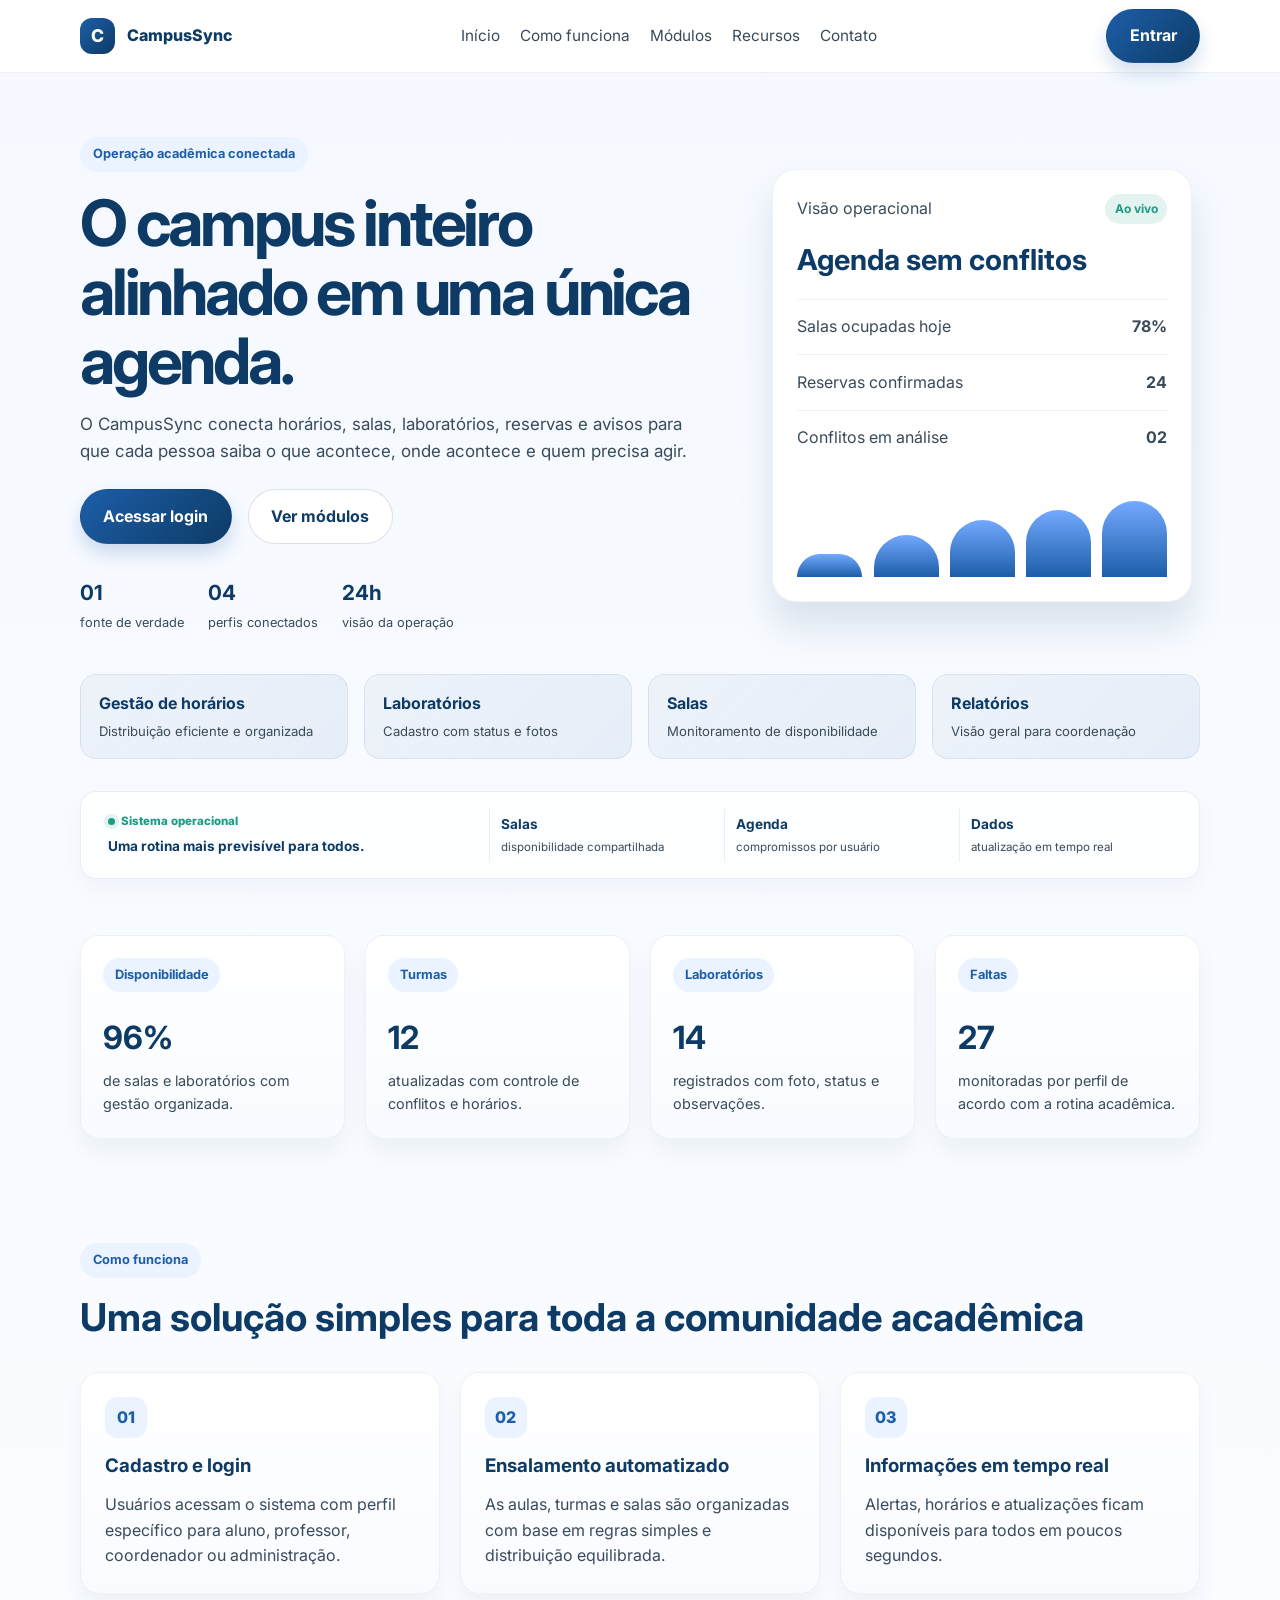
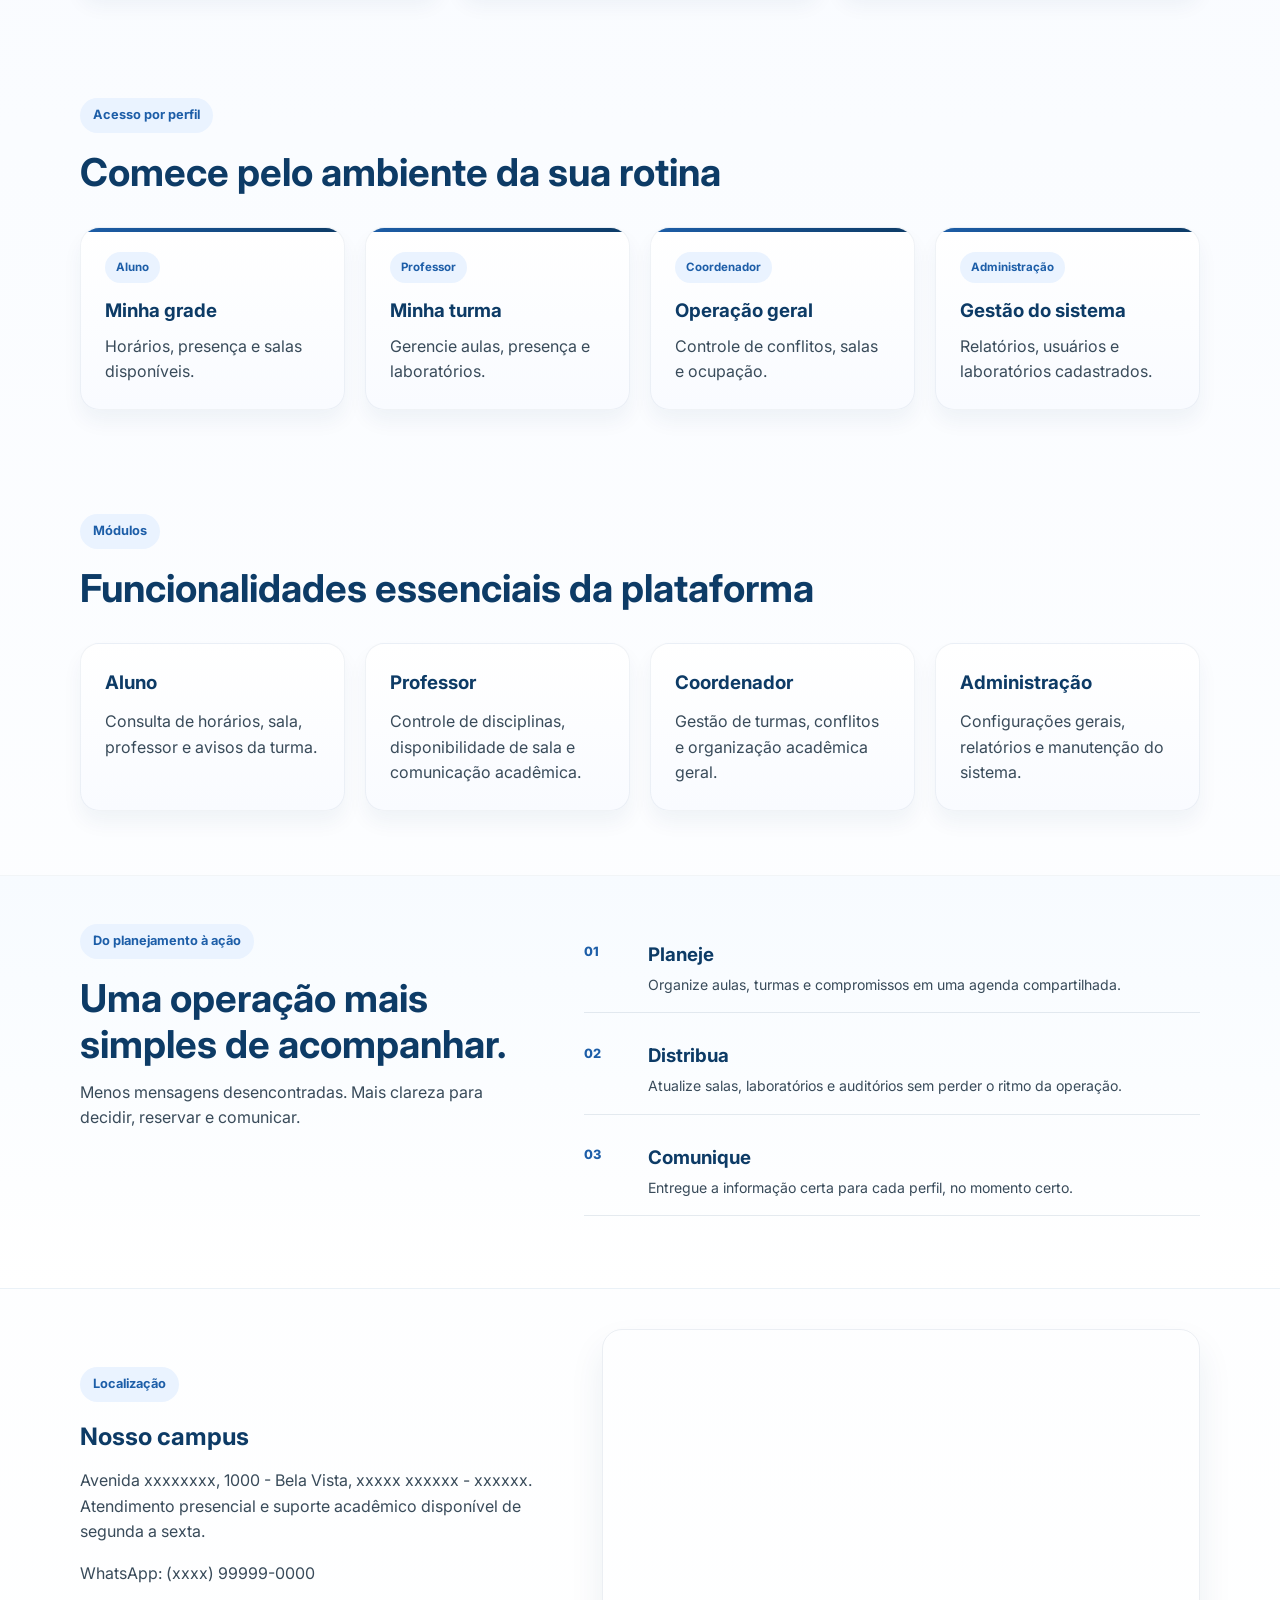
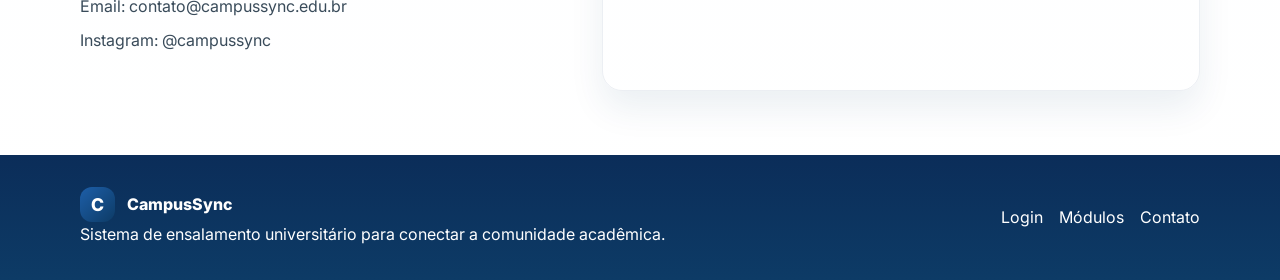
==== commit 0a951127: "atualizado 3" ====
--- a/index.html
+++ b/index.html
@@ -28,6 +28,7 @@
           <a href="#inicio">Início</a>
           <a href="#funciona">Como funciona</a>
           <a href="#modulos">Módulos</a>
+          <a href="#recursos">Recursos</a>
           <a href="#contato">Contato</a>
         </nav>
 
@@ -39,42 +40,41 @@
       <section id="inicio" class="hero">
         <div class="container hero-content">
           <div class="hero-text">
-            <span class="eyebrow">Sistema de ensalamento universitário</span>
-            <h1>Organize horários, salas e comunicação da universidade em um só lugar.</h1>
+            <span class="eyebrow">Operação acadêmica conectada</span>
+            <h1>O campus inteiro alinhado em uma única agenda.</h1>
             <p>
-              Automatizamos o ensalamento acadêmico para manter alunos,
-              professores e coordenação informados em tempo real sobre aulas,
-              laboratórios, salas e decisões da rotina universitária.
+              O CampusSync conecta horários, salas, laboratórios, reservas e avisos
+              para que cada pessoa saiba o que acontece, onde acontece e quem precisa agir.
             </p>
             <div class="hero-actions">
               <a class="btn btn-primary" href="Paginas/Pagina_login/index.html">Acessar login</a>
               <a class="btn btn-secondary" href="#modulos">Ver módulos</a>
             </div>
             <ul class="hero-stats">
-              <li><strong>98%</strong><span>acessos em tempo real</span></li>
-              <li><strong>24/7</strong><span>disponibilidade</span></li>
-              <li><strong>4 perfis</strong><span>universidade inteira</span></li>
+              <li><strong>01</strong><span>fonte de verdade</span></li>
+              <li><strong>04</strong><span>perfis conectados</span></li>
+              <li><strong>24h</strong><span>visão da operação</span></li>
             </ul>
           </div>
 
           <div class="hero-panel">
             <div class="panel-card">
               <div class="card-title">
-                <span>Próxima aula</span>
-                <span class="badge">Hoje</span>
-              </div>
-              <h3>Engenharia de Software</h3>
+                <span>Visão operacional</span>
+                <span class="badge">Ao vivo</span>
+              </div>
+              <h3>Agenda sem conflitos</h3>
               <div class="schedule-row">
-                <span>Bloco B - Sala 214</span>
-                <strong>08:00</strong>
+                <span>Salas ocupadas hoje</span>
+                <strong>78%</strong>
               </div>
               <div class="schedule-row">
-                <span>Professor</span>
-                <strong>Dr. Almeida</strong>
+                <span>Reservas confirmadas</span>
+                <strong>24</strong>
               </div>
               <div class="schedule-row">
-                <span>Disponibilidade</span>
-                <strong>96%</strong>
+                <span>Conflitos em análise</span>
+                <strong>02</strong>
               </div>
               <div class="mini-graph" aria-label="Indicador de ocupação">
                 <span class="bar b1"></span>
@@ -109,6 +109,15 @@
         </div>
       </section>
 
+      <section class="home-status" aria-label="Status da plataforma">
+        <div class="container home-status-grid">
+          <div class="status-intro"><span class="live-dot">Sistema operacional</span><strong>Uma rotina mais previsível para todos.</strong></div>
+          <div><strong>Salas</strong><span>disponibilidade compartilhada</span></div>
+          <div><strong>Agenda</strong><span>compromissos por usuário</span></div>
+          <div><strong>Dados</strong><span>atualização em tempo real</span></div>
+        </div>
+      </section>
+
       <section class="quick-overview">
         <div class="container quick-grid">
           <article class="quick-card">
@@ -219,6 +228,17 @@
               <h3>Administração</h3>
               <p>Configurações gerais, relatórios e manutenção do sistema.</p>
             </article>
+          </div>
+        </div>
+      </section>
+
+      <section id="recursos" class="resources-section">
+        <div class="container resources-layout">
+          <div class="section-header"><span class="eyebrow">Do planejamento à ação</span><h2>Uma operação mais simples de acompanhar.</h2><p>Menos mensagens desencontradas. Mais clareza para decidir, reservar e comunicar.</p></div>
+          <div class="resource-flow">
+            <article><span>01</span><div><h3>Planeje</h3><p>Organize aulas, turmas e compromissos em uma agenda compartilhada.</p></div></article>
+            <article><span>02</span><div><h3>Distribua</h3><p>Atualize salas, laboratórios e auditórios sem perder o ritmo da operação.</p></div></article>
+            <article><span>03</span><div><h3>Comunique</h3><p>Entregue a informação certa para cada perfil, no momento certo.</p></div></article>
           </div>
         </div>
       </section>
--- a/Css_geral/global.css
+++ b/Css_geral/global.css
@@ -489,6 +489,25 @@
   flex-wrap: wrap;
 }
 
+.home-status { padding: 0 0 1rem; }
+.home-status-grid { display: grid; grid-template-columns: 1.7fr repeat(3, 1fr); gap: .7rem; align-items: center; padding: .9rem 1rem; border: 1px solid rgba(13,59,102,.08); border-radius: 1rem; background: rgba(255,255,255,.75); box-shadow: 0 10px 24px rgba(13,59,102,.04); }
+.home-status-grid > div { display: grid; gap: .12rem; padding: .35rem .7rem; border-left: 1px solid rgba(13,59,102,.08); }
+.home-status-grid > div:first-child { border-left: 0; }
+.home-status-grid strong { color: var(--azul-escuro); font-size: .85rem; }
+.home-status-grid span:not(.live-dot) { color: var(--cinza-700); font-size: .72rem; }
+.status-intro { gap: .35rem !important; }
+.live-dot { color: var(--success); font-size: .72rem; font-weight: 800; }
+.live-dot::before { content: ''; display: inline-block; width: 7px; height: 7px; margin-right: .35rem; border-radius: 50%; background: var(--success); box-shadow: 0 0 0 4px rgba(27,156,133,.12); }
+.resources-section { padding: 3rem 0 4.5rem; background: linear-gradient(180deg, #f7fbff 0%, #fff 100%); border-top: 1px solid rgba(13,59,102,.05); border-bottom: 1px solid rgba(13,59,102,.05); }
+.resources-layout { display: grid; grid-template-columns: .85fr 1.15fr; gap: 3rem; align-items: start; }
+.resources-layout .section-header { margin-bottom: 0; }
+.resources-layout .section-header p { max-width: 430px; color: var(--cinza-700); margin-top: .8rem; }
+.resource-flow { display: grid; gap: .75rem; }
+.resource-flow article { display: grid; grid-template-columns: 3rem 1fr; gap: 1rem; align-items: start; padding: 1rem 0; border-bottom: 1px solid rgba(13,59,102,.1); }
+.resource-flow article > span { color: var(--azul-medio); font-size: .8rem; font-weight: 800; padding-top: .15rem; }
+.resource-flow h3 { color: var(--azul-escuro); margin-bottom: .25rem; }
+.resource-flow p { color: var(--cinza-700); font-size: .88rem; }
+
 @media (max-width: 900px) {
   .hero-content,
   .location-wrap,
@@ -503,6 +522,17 @@
   .main-nav {
     display: none;
   }
+
+  .home-status-grid { grid-template-columns: repeat(3, 1fr); }
+  .status-intro { grid-column: 1 / -1; }
+  .resources-layout { grid-template-columns: 1fr; gap: 1.5rem; }
+
+  .dashboard-shell { grid-template-columns: 1fr; }
+  .dashboard-sidebar { position: fixed; inset: 0 auto 0 0; width: 250px; z-index: 20; transform: translateX(-102%); box-shadow: 12px 0 30px rgba(0,0,0,.15); }
+  .dashboard-sidebar.is-open { transform: translateX(0); }
+  .sidebar-toggle { display: block; }
+  .dashboard-brand { padding-right: 3rem; }
+  .dashboard-grid--wide { grid-template-columns: repeat(2, minmax(0, 1fr)); }
 }
 
 @media (max-width: 560px) {
@@ -527,6 +557,10 @@
     gap: 0.75rem;
   }
 
+  .home-status-grid { grid-template-columns: 1fr; }
+  .home-status-grid > div, .home-status-grid > div:first-child { border-left: 0; border-top: 1px solid rgba(13,59,102,.08); padding: .65rem .4rem; }
+  .home-status-grid > div:first-child { border-top: 0; }
+
   .site-footer {
     text-align: center;
   }
@@ -534,6 +568,22 @@
   .footer-content {
     justify-content: center;
   }
+
+  .dashboard-grid--wide, .insight-panel { grid-template-columns: 1fr; }
+  .dashboard-topbar { align-items: flex-start; flex-direction: column; }
+  .calendar-grid { grid-template-columns: repeat(7, 120px); }
+  .calendar-summary { grid-template-columns: 1fr; }
+  .calendar-event-form { grid-template-columns: 1fr 1fr; }
+  .calendar-event-form > div:first-child, .calendar-event-form label:nth-of-type(3), .calendar-event-form label:nth-of-type(4), .calendar-event-form-actions { grid-column: 1 / -1; }
+  .room-booking-form { grid-template-columns: 1fr 1fr; }
+  .room-booking-form label:first-child, .room-booking-form button { grid-column: 1 / -1; }
+  .room-reservation-item { grid-template-columns: 1fr auto; }
+  .room-reservation-item small { grid-column: 1 / -1; }
+  .resource-form { flex-direction: column; }
+  .shared-resource-list { grid-template-columns: 1fr; }
+  .user-pill { max-width: 100%; overflow: hidden; text-overflow: ellipsis; }
+  .report-actions { width: 100%; justify-content: stretch; }
+  .report-actions button { flex: 1 1 100%; }
 }
 
 .dashboard-body {
@@ -549,6 +599,11 @@
 
 .dashboard-sidebar {
   background: linear-gradient(180deg, var(--azul-escuro), #123a68);
+.panel-helper { color: var(--cinza-700); font-size: .84rem; margin-top: .25rem; }
+.edit-mode-banner { display: flex; align-items: center; justify-content: space-between; gap: .75rem; padding: .65rem .8rem; border-radius: .65rem; background: #fff0d6; color: #805000; font-size: .8rem; font-weight: 700; }
+.edit-mode-banner button { border: 0; background: transparent; color: #805000; text-decoration: underline; font: inherit; font-size: .75rem; cursor: pointer; }
+.form-feedback { color: var(--success); font-size: .8rem; font-weight: 700; align-self: center; }
+.form-feedback:empty { display: none; }
   color: var(--branco);
   padding: 1.5rem 1rem;
   position: relative;
@@ -604,7 +659,9 @@
 }
 
 .dashboard-main {
-  padding: 2rem;
+  padding: clamp(1rem, 3vw, 2.5rem);
+  min-width: 0;
+  max-width: 1600px;
 }
 
 .dashboard-topbar {
@@ -628,6 +685,110 @@
   border: 1px solid rgba(13, 59, 102, 0.08);
   font-weight: 700;
 }
+
+.topbar-actions { display: flex; align-items: center; gap: .65rem; flex-wrap: wrap; }
+.icon-btn { width: 42px; height: 42px; border: 1px solid rgba(13,59,102,.1); border-radius: .8rem; background: #fff; color: var(--azul-escuro); cursor: pointer; font-size: 1.1rem; }
+.icon-btn:hover { background: var(--azul-claro); }
+.dashboard-welcome { color: var(--cinza-700); margin-top: .25rem; }
+.dashboard-toolbar { display: flex; gap: .75rem; align-items: center; margin-bottom: 1.25rem; flex-wrap: wrap; }
+.dashboard-search { flex: 1 1 240px; border: 1px solid rgba(13,59,102,.1); border-radius: .8rem; background: #fff; padding: .75rem 1rem; font: inherit; }
+.dashboard-search:focus { outline: 3px solid rgba(29,94,168,.14); border-color: var(--azul-medio); }
+.notification-panel { position: fixed; z-index: 30; top: 5rem; right: 1.25rem; width: min(360px, calc(100% - 2rem)); background: #fff; border: 1px solid rgba(13,59,102,.1); border-radius: 1rem; box-shadow: 0 18px 45px rgba(13,59,102,.18); padding: 1rem; display: none; }
+.notification-panel.is-visible { display: block; animation: panel-in .2s ease; }
+.notification-panel h3 { color: var(--azul-escuro); margin-bottom: .75rem; }
+.notification-item { display: flex; gap: .65rem; padding: .7rem 0; border-top: 1px solid var(--cinza-100); color: var(--cinza-700); font-size: .9rem; }
+.notification-item strong { display: block; color: var(--texto); }
+.calendar-panel { margin-top: 1.5rem; background: #fff; border: 1px solid rgba(13,59,102,.06); border-radius: 1.3rem; box-shadow: 0 14px 28px rgba(13,59,102,.06); padding: clamp(1rem, 2.5vw, 1.5rem); overflow: hidden; }
+.calendar-header { display: flex; justify-content: space-between; align-items: center; gap: 1rem; margin-bottom: 1.15rem; padding-bottom: 1rem; border-bottom: 1px solid var(--cinza-100); flex-wrap: wrap; }
+.calendar-header h2 { color: var(--azul-escuro); font-size: clamp(1.25rem, 2.5vw, 1.8rem); }
+.calendar-actions { display: flex; gap: .5rem; align-items: center; }
+.calendar-actions .secondary-btn { min-width: 42px; }
+.calendar-grid { display: grid; grid-template-columns: repeat(7, minmax(125px, 1fr)); overflow-x: auto; gap: .65rem; padding: .1rem .1rem .5rem; scrollbar-width: thin; }
+.calendar-day { min-height: 170px; background: linear-gradient(180deg, #f9fbfe 0%, #f2f7fc 100%); border: 1px solid rgba(13,59,102,.08); border-radius: .9rem; padding: .75rem; transition: border-color .2s ease, transform .2s ease, box-shadow .2s ease; }
+.calendar-day:hover { border-color: rgba(29,94,168,.28); transform: translateY(-2px); box-shadow: 0 8px 16px rgba(13,59,102,.07); }
+.calendar-day.is-today { border-color: var(--azul-medio); box-shadow: inset 0 3px 0 var(--azul-medio), 0 8px 16px rgba(29,94,168,.09); }
+.calendar-day-header { display: flex; justify-content: space-between; align-items: baseline; gap: .5rem; padding-bottom: .55rem; border-bottom: 1px solid rgba(13,59,102,.08); }
+.calendar-day h3 { color: var(--azul-escuro); font-size: .85rem; margin: 0; }
+.calendar-date { color: var(--cinza-700); font-size: .72rem; display: block; }
+.class-event { display: grid; gap: .18rem; padding: .65rem; border-radius: .7rem; background: #eaf3ff; border-left: 3px solid var(--azul-medio); margin-top: .55rem; font-size: .73rem; color: var(--azul-escuro); }
+.class-event strong { font-size: .76rem; line-height: 1.25; }
+.class-event span { color: var(--cinza-700); line-height: 1.25; }
+.class-event .event-time { color: var(--azul-medio); font-weight: 800; font-size: .72rem; }
+.empty-calendar { color: #7b8b9b; font-size: .76rem; margin: 1rem 0 0; text-align: center; }
+.calendar-summary { display: grid; grid-template-columns: repeat(3, minmax(0, 1fr)); gap: .65rem; margin-top: 1rem; }
+.calendar-summary span { padding: .75rem .85rem; border: 1px solid rgba(13,59,102,.08); border-radius: .75rem; background: #f7faff; color: var(--cinza-700); font-size: .78rem; }
+.calendar-summary strong { display: block; color: var(--azul-medio); font-size: 1.05rem; margin-bottom: .15rem; }
+.calendar-event-form { display: grid; grid-template-columns: 1fr 130px 130px 1.4fr 1.2fr auto; align-items: end; gap: .65rem; padding: .9rem; margin-bottom: 1rem; border: 1px solid rgba(29,94,168,.18); border-radius: .85rem; background: #f5f9fd; }
+.calendar-event-form > div:first-child { display: grid; gap: .2rem; }
+.calendar-event-form > div:first-child strong { color: var(--azul-escuro); font-size: .85rem; }
+.calendar-event-form > div:first-child span { color: var(--cinza-700); font-size: .7rem; line-height: 1.3; }
+.calendar-event-form label { display: grid; gap: .3rem; color: var(--azul-escuro); font-size: .7rem; font-weight: 700; }
+.calendar-event-form input, .calendar-event-form select { width: 100%; padding: .65rem .7rem; border: 1px solid rgba(13,59,102,.12); border-radius: .6rem; background: #fff; font: inherit; font-size: .8rem; }
+.calendar-event-form-actions { display: flex; gap: .4rem; }
+.calendar-event-form-actions button { white-space: nowrap; }
+.delete-calendar-event { border: 0; margin-top: .25rem; padding: .25rem 0; background: transparent; color: #b42318; font: inherit; font-size: .68rem; font-weight: 800; cursor: pointer; text-align: left; }
+.delete-calendar-event:hover { text-decoration: underline; }
+body.theme-dim .calendar-event-form, body.theme-dim .calendar-event-form input, body.theme-dim .calendar-event-form select { background: #1d3b5c; color: #eef5ff; }
+.room-booking-panel { margin-top: 1.5rem; padding: 1.35rem; background: #fff; border: 1px solid rgba(13,59,102,.06); border-radius: 1.3rem; box-shadow: 0 14px 28px rgba(13,59,102,.06); }
+.room-booking-header { margin-bottom: 1rem; }
+.room-booking-header h2 { color: var(--azul-escuro); margin-top: .1rem; }
+.room-booking-header p { color: var(--cinza-700); margin-top: .25rem; font-size: .85rem; }
+.room-booking-form { display: grid; grid-template-columns: 1.3fr 1fr 1fr 1fr auto; align-items: end; gap: .7rem; }
+.room-booking-form label { display: grid; gap: .3rem; color: var(--azul-escuro); font-size: .72rem; font-weight: 700; }
+.room-booking-form select, .room-booking-form input { width: 100%; padding: .7rem .75rem; border: 1px solid rgba(13,59,102,.12); border-radius: .65rem; background: #f8fbff; font: inherit; font-size: .82rem; }
+.room-booking-feedback { min-height: 1.2rem; color: var(--success); font-size: .8rem; font-weight: 700; margin-top: .75rem; }
+.room-reservation-list { display: grid; gap: .55rem; margin-top: 1rem; }
+.room-reservation-item { display: grid; grid-template-columns: 1.2fr 1fr auto; align-items: center; gap: 1rem; padding: .8rem .9rem; border: 1px solid rgba(13,59,102,.07); border-radius: .75rem; background: #f7faff; }
+.room-reservation-item div { display: grid; gap: .2rem; }
+.room-reservation-item strong { color: var(--azul-escuro); font-size: .86rem; }
+.room-reservation-item span, .room-reservation-item small { color: var(--cinza-700); font-size: .76rem; }
+.delete-room-reservation { border: 0; border-radius: .55rem; padding: .45rem .65rem; background: rgba(180,35,24,.09); color: #b42318; font: inherit; font-size: .74rem; font-weight: 700; cursor: pointer; }
+body.theme-dim .room-booking-panel, body.theme-dim .room-booking-form select, body.theme-dim .room-booking-form input, body.theme-dim .room-reservation-item { background: #17324f; color: #eef5ff; }
+.shared-resources-panel { margin-top: 1.5rem; padding: 1.35rem; background: #fff; border: 1px solid rgba(13,59,102,.06); border-radius: 1.3rem; box-shadow: 0 14px 28px rgba(13,59,102,.06); }
+.shared-resources-header { display: flex; justify-content: space-between; align-items: flex-start; gap: 1rem; flex-wrap: wrap; }
+.shared-resources-header h2 { color: var(--azul-escuro); margin-top: .1rem; }
+.shared-resources-header p { color: var(--cinza-700); font-size: .84rem; margin-top: .25rem; }
+.resource-form { display: flex; gap: .6rem; margin-top: 1rem; padding: .8rem; border-radius: .75rem; background: #f5f9fd; }
+.resource-form select, .resource-form input { flex: 1; min-width: 150px; padding: .7rem .75rem; border: 1px solid rgba(13,59,102,.12); border-radius: .6rem; background: #fff; font: inherit; }
+.shared-resource-list { display: grid; grid-template-columns: repeat(3, minmax(0, 1fr)); gap: .8rem; margin-top: 1rem; }
+.resource-group { padding: .8rem; border: 1px solid rgba(13,59,102,.07); border-radius: .8rem; background: #f8fbff; }
+.resource-group h3 { color: var(--azul-escuro); font-size: .9rem; margin-bottom: .55rem; }
+.shared-resource-item { display: flex; justify-content: space-between; align-items: center; gap: .5rem; padding: .5rem 0; border-top: 1px solid rgba(13,59,102,.07); color: var(--cinza-700); font-size: .78rem; }
+.delete-resource-btn { border: 0; background: transparent; color: #b42318; font: inherit; font-size: .7rem; font-weight: 700; cursor: pointer; }
+.delete-resource-btn:hover { text-decoration: underline; }
+body.theme-dim .shared-resources-panel, body.theme-dim .resource-form, body.theme-dim .resource-form select, body.theme-dim .resource-form input, body.theme-dim .resource-group { background: #17324f; color: #eef5ff; }
+.quick-actions { display: flex; flex-wrap: wrap; gap: .6rem; margin-top: 1rem; }
+.quick-actions button { border: 1px solid rgba(13,59,102,.1); background: #fff; color: var(--azul-escuro); border-radius: .7rem; padding: .65rem .85rem; font: inherit; font-weight: 700; cursor: pointer; }
+.quick-actions button:hover { background: var(--azul-claro); }
+.management-panel, .report-panel { margin-top: 1.5rem; padding: 1.35rem; background: #fff; border: 1px solid rgba(13,59,102,.06); border-radius: 1.3rem; box-shadow: 0 14px 28px rgba(13,59,102,.06); }
+.management-header, .management-toolbar, .report-panel { display: flex; justify-content: space-between; align-items: center; gap: 1rem; flex-wrap: wrap; }
+.management-header { margin-bottom: 1rem; }
+.management-header h2, .report-panel h2 { color: var(--azul-escuro); }
+.management-header p, .report-panel p { color: var(--cinza-700); margin-top: .2rem; }
+.management-toolbar { justify-content: flex-start; margin-bottom: 1rem; }
+.management-toolbar input, .management-toolbar select { flex: 1 1 220px; min-width: 180px; padding: .75rem .9rem; border: 1px solid rgba(13,59,102,.12); border-radius: .75rem; background: #f8fbff; font: inherit; }
+.user-table-wrap { overflow-x: auto; }
+.user-table { width: 100%; border-collapse: collapse; min-width: 580px; }
+.user-table th, .user-table td { padding: .8rem .7rem; text-align: left; border-bottom: 1px solid var(--cinza-100); color: var(--cinza-700); }
+.user-table th { color: var(--azul-escuro); font-size: .78rem; text-transform: uppercase; letter-spacing: .03em; }
+.user-table td strong { color: var(--texto); }
+.user-actions { display: flex; align-items: center; gap: .4rem; flex-wrap: wrap; }
+.user-role-select { min-width: 116px; padding: .45rem .5rem; border: 1px solid rgba(13,59,102,.12); border-radius: .55rem; background: #f8fbff; color: var(--texto); font: inherit; font-size: .78rem; }
+.save-user-btn { border: 0; border-radius: .55rem; padding: .45rem .65rem; background: var(--azul-claro); color: var(--azul-escuro); font: inherit; font-size: .78rem; font-weight: 700; cursor: pointer; }
+.save-user-btn:hover { background: #d3e6fa; }
+.delete-user-btn { border: 0; border-radius: .55rem; padding: .45rem .65rem; background: rgba(180,35,24,.09); color: #b42318; font: inherit; font-size: .78rem; font-weight: 700; cursor: pointer; }
+.delete-user-btn:hover { background: rgba(180,35,24,.16); }
+.protected-user { color: var(--cinza-700); font-size: .76rem; font-style: italic; }
+.report-panel { align-items: flex-start; }
+.report-actions { display: flex; gap: .6rem; flex-wrap: wrap; justify-content: flex-end; }
+body.theme-dim .management-panel, body.theme-dim .report-panel, body.theme-dim .management-toolbar input, body.theme-dim .management-toolbar select { background: #17324f; color: #eef5ff; }
+body.theme-dim .user-table td, body.theme-dim .user-table th { color: #d5e1ed; border-color: #2a4968; }
+body.theme-dim { background: #10243b; color: #eef5ff; }
+body.theme-dim .dashboard-main { background: #10243b; }
+body.theme-dim .dashboard-card, body.theme-dim .insight-card, body.theme-dim .calendar-panel, body.theme-dim .lab-panel, body.theme-dim .lab-visual-panel, body.theme-dim .coord-lab-panel, body.theme-dim .notification-panel, body.theme-dim .quick-actions button, body.theme-dim .icon-btn, body.theme-dim .user-pill { background: #17324f; color: #eef5ff; }
+body.theme-dim h1, body.theme-dim h2, body.theme-dim h3, body.theme-dim h4, body.theme-dim .calendar-day h3 { color: #fff; }
+body.theme-dim .calendar-day, body.theme-dim .insight-list li { background: #1d3b5c; }
+@keyframes panel-in { from { opacity: 0; transform: translateY(-8px); } to { opacity: 1; transform: translateY(0); } }
 
 .dashboard-grid {
   display: grid;
@@ -761,13 +922,19 @@
 }
 
 .logout-btn {
-  background: transparent;
-  border: 1px solid rgba(13, 59, 102, 0.12);
-  color: var(--azul-escuro);
+  background: #c62828;
+  border: 1px solid #a91f1f;
+  color: #ffffff;
   padding: 0.7rem 1rem;
-  border-radius: 999px;
+  border-radius: 0.7rem;
   font-weight: 700;
   cursor: pointer;
+  transition: background .2s ease, transform .2s ease;
+}
+
+.logout-btn:hover {
+  background: #a91f1f;
+  transform: translateY(-1px);
 }
 
 .lab-panel {
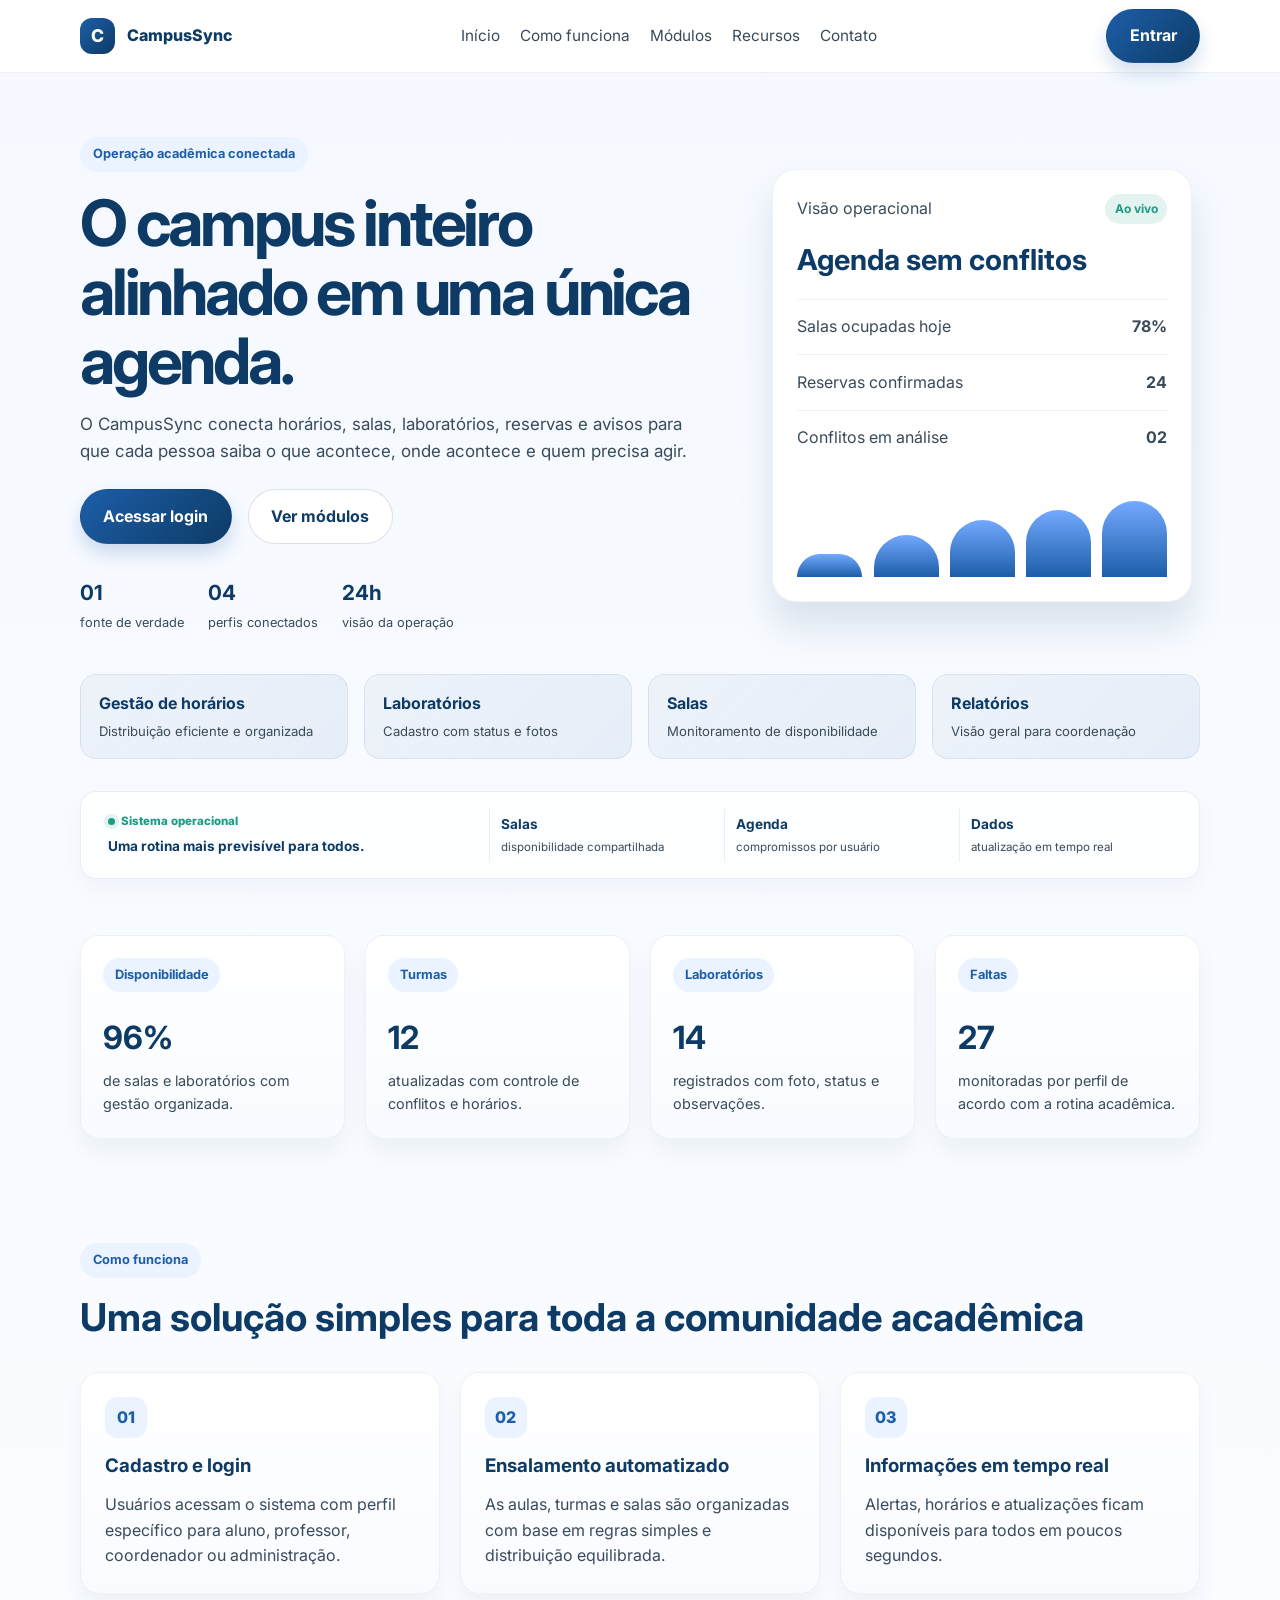
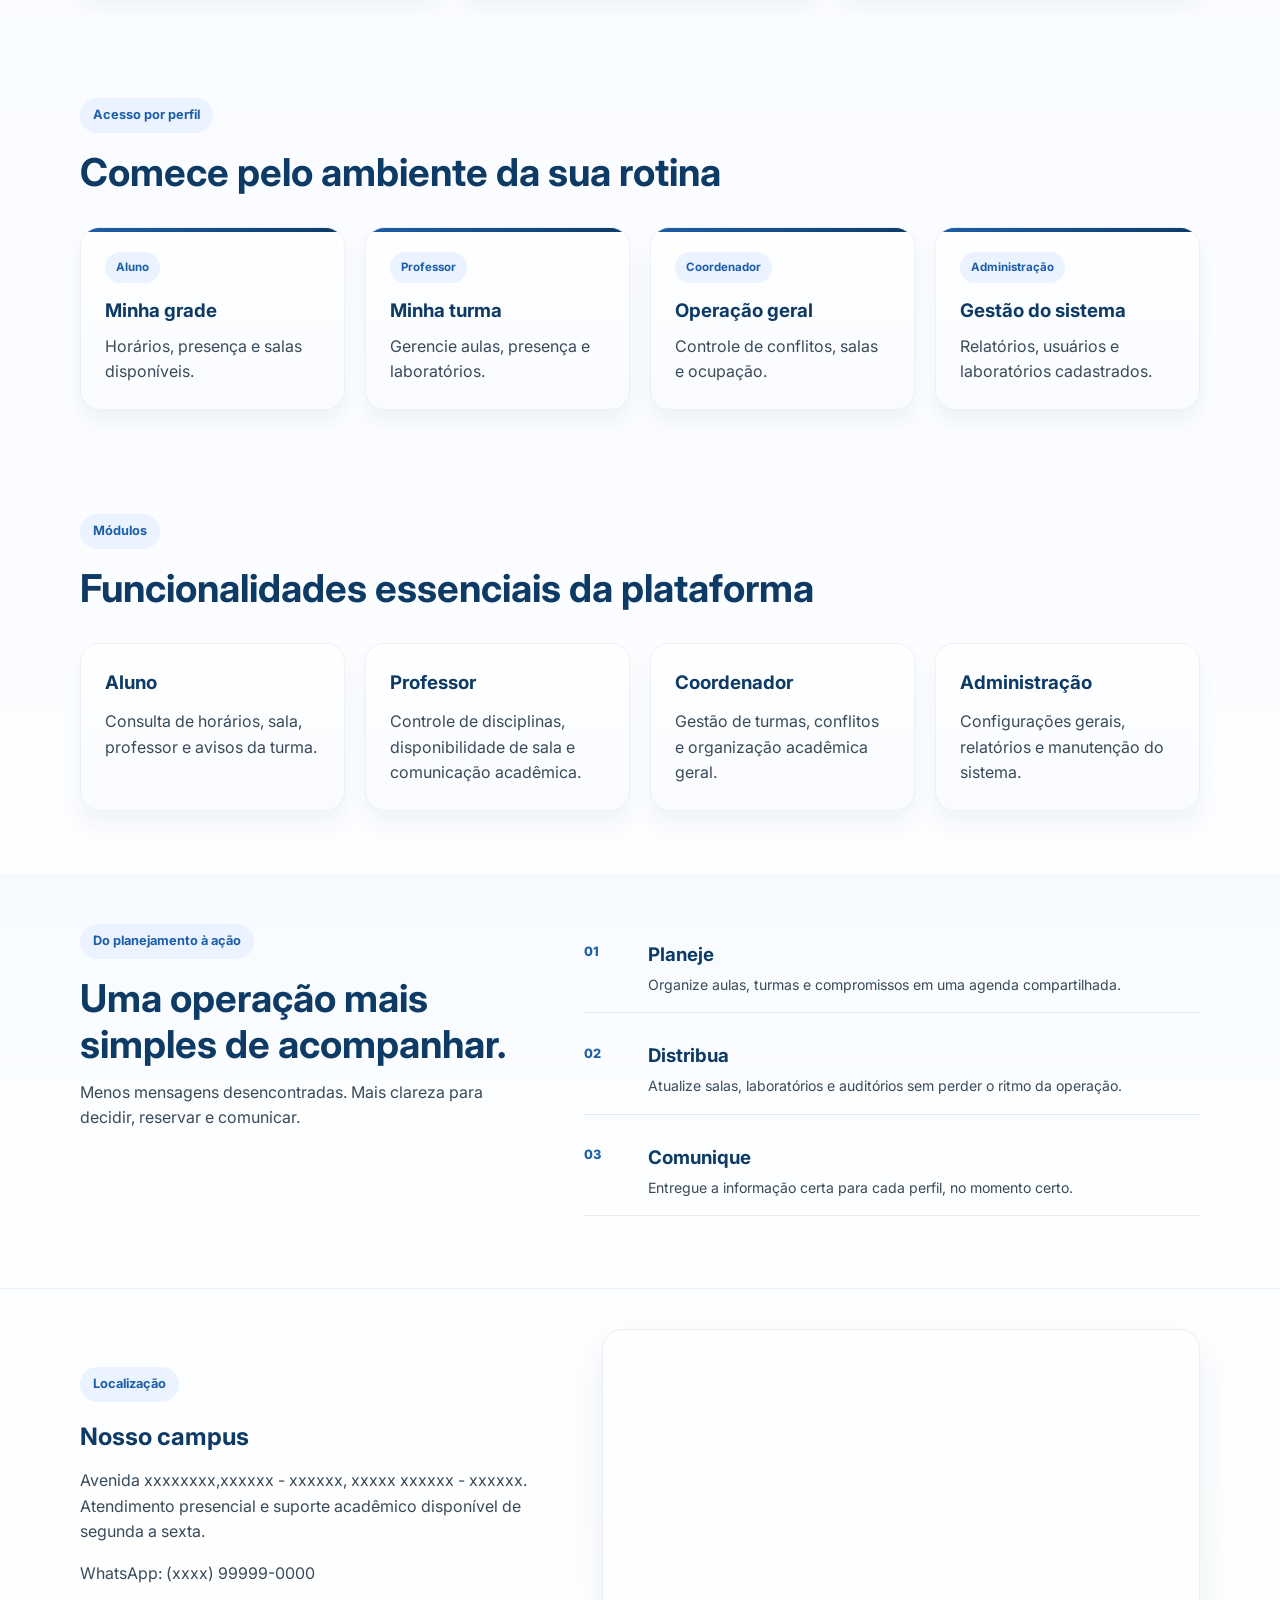
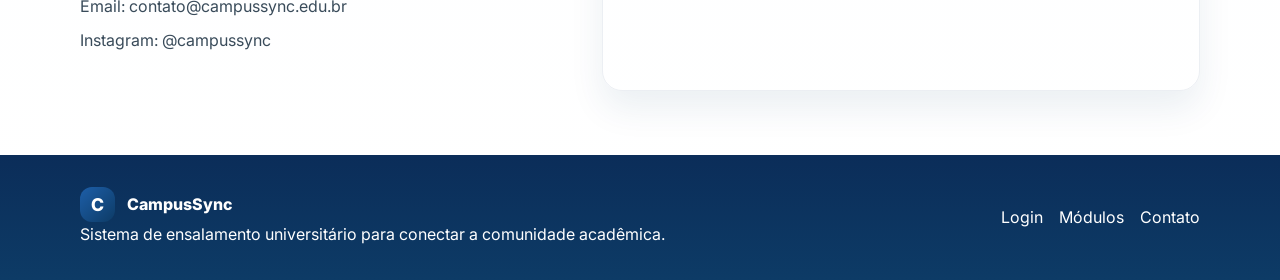
==== commit a49cef0d: "Fix HTML encoding issues in index.html xxxxxx" ====
--- a/index.html
+++ b/index.html
@@ -249,7 +249,7 @@
             <span class="eyebrow">Localização</span>
             <h2>Nosso campus</h2>
             <p>
-              Avenida xxxxxxxx, 1000 - Bela Vista, xxxxx xxxxxx - xxxxxx.<br />
+              Avenida xxxxxxxx,xxxxxx - xxxxxx, xxxxx xxxxxx - xxxxxx.<br />
               Atendimento presencial e suporte acadêmico disponível de segunda a sexta.
             </p>
             <ul>
--- a/Css_geral/global.css
+++ b/Css_geral/global.css
@@ -114,7 +114,8 @@
 }
 
 .btn-primary:hover {
-  transform: translateY(-1px);
+  transform: translateY(-2px);
+  box-shadow: 0 16px 24px rgba(29, 94, 168, 0.26);
 }
 
 .btn-secondary {
@@ -122,6 +123,11 @@
   color: var(--azul-escuro);
   border-color: rgba(13, 59, 102, 0.15);
   padding: 0.85rem 1.4rem;
+}
+
+.btn-secondary:hover {
+  background: var(--azul-claro);
+  border-color: rgba(29, 94, 168, 0.2);
 }
 
 .hero {
@@ -587,7 +593,9 @@
 }
 
 .dashboard-body {
-  background: #f4f8ff;
+  background:
+    radial-gradient(circle at top left, rgba(29, 94, 168, 0.10), transparent 32%),
+    linear-gradient(180deg, #f4f8ff 0%, #edf5ff 100%);
   color: var(--texto);
 }
 
@@ -595,20 +603,50 @@
   min-height: 100vh;
   display: grid;
   grid-template-columns: 240px 1fr;
+  gap: 1.25rem;
+  padding: 1rem;
 }
 
 .dashboard-sidebar {
   background: linear-gradient(180deg, var(--azul-escuro), #123a68);
-.panel-helper { color: var(--cinza-700); font-size: .84rem; margin-top: .25rem; }
-.edit-mode-banner { display: flex; align-items: center; justify-content: space-between; gap: .75rem; padding: .65rem .8rem; border-radius: .65rem; background: #fff0d6; color: #805000; font-size: .8rem; font-weight: 700; }
-.edit-mode-banner button { border: 0; background: transparent; color: #805000; text-decoration: underline; font: inherit; font-size: .75rem; cursor: pointer; }
-.form-feedback { color: var(--success); font-size: .8rem; font-weight: 700; align-self: center; }
-.form-feedback:empty { display: none; }
   color: var(--branco);
   padding: 1.5rem 1rem;
   position: relative;
+  border-radius: 1.5rem;
+  box-shadow: 0 22px 48px rgba(13, 59, 102, 0.16);
+  min-height: calc(100vh - 2rem);
   transition: transform 0.25s ease;
 }
+
+.panel-helper { color: var(--cinza-700); font-size: .84rem; margin-top: .25rem; }
+.edit-mode-banner {
+  display: flex;
+  align-items: center;
+  justify-content: space-between;
+  gap: .5rem;
+  flex-wrap: wrap;
+  padding: .65rem .8rem;
+  border-radius: .65rem;
+  background: #fff0d6;
+  color: #805000;
+  font-size: .8rem;
+  font-weight: 700;
+}
+.edit-mode-banner span {
+  white-space: nowrap;
+}
+.edit-mode-banner button {
+  border: 0;
+  background: transparent;
+  color: #805000;
+  text-decoration: underline;
+  font: inherit;
+  font-size: .75rem;
+  cursor: pointer;
+  margin-left: .35rem;
+}
+.form-feedback { color: var(--success); font-size: .8rem; font-weight: 700; align-self: center; }
+.form-feedback:empty { display: none; }
 
 .dashboard-brand {
   display: flex;
@@ -659,9 +697,13 @@
 }
 
 .dashboard-main {
-  padding: clamp(1rem, 3vw, 2.5rem);
+  padding: clamp(1rem, 2vw, 2rem);
   min-width: 0;
   max-width: 1600px;
+  background: rgba(255, 255, 255, 0.28);
+  border: 1px solid rgba(13, 59, 102, 0.04);
+  border-radius: 1.5rem;
+  backdrop-filter: blur(4px);
 }
 
 .dashboard-topbar {
@@ -670,6 +712,8 @@
   gap: 1rem;
   align-items: center;
   margin-bottom: 2rem;
+  padding-bottom: 1rem;
+  border-bottom: 1px solid rgba(13, 59, 102, 0.08);
 }
 
 .dashboard-topbar h1 {
@@ -690,7 +734,18 @@
 .icon-btn { width: 42px; height: 42px; border: 1px solid rgba(13,59,102,.1); border-radius: .8rem; background: #fff; color: var(--azul-escuro); cursor: pointer; font-size: 1.1rem; }
 .icon-btn:hover { background: var(--azul-claro); }
 .dashboard-welcome { color: var(--cinza-700); margin-top: .25rem; }
-.dashboard-toolbar { display: flex; gap: .75rem; align-items: center; margin-bottom: 1.25rem; flex-wrap: wrap; }
+.dashboard-toolbar {
+  display: flex;
+  gap: .75rem;
+  align-items: center;
+  margin-bottom: 1.25rem;
+  flex-wrap: wrap;
+  padding: .85rem 1rem;
+  border: 1px solid rgba(13, 59, 102, 0.08);
+  border-radius: 1rem;
+  background: rgba(255, 255, 255, 0.72);
+  box-shadow: 0 10px 24px rgba(13, 59, 102, 0.04);
+}
 .dashboard-search { flex: 1 1 240px; border: 1px solid rgba(13,59,102,.1); border-radius: .8rem; background: #fff; padding: .75rem 1rem; font: inherit; }
 .dashboard-search:focus { outline: 3px solid rgba(29,94,168,.14); border-color: var(--azul-medio); }
 .notification-panel { position: fixed; z-index: 30; top: 5rem; right: 1.25rem; width: min(360px, calc(100% - 2rem)); background: #fff; border: 1px solid rgba(13,59,102,.1); border-radius: 1rem; box-shadow: 0 18px 45px rgba(13,59,102,.18); padding: 1rem; display: none; }
@@ -744,6 +799,69 @@
 .room-reservation-item span, .room-reservation-item small { color: var(--cinza-700); font-size: .76rem; }
 .delete-room-reservation { border: 0; border-radius: .55rem; padding: .45rem .65rem; background: rgba(180,35,24,.09); color: #b42318; font: inherit; font-size: .74rem; font-weight: 700; cursor: pointer; }
 body.theme-dim .room-booking-panel, body.theme-dim .room-booking-form select, body.theme-dim .room-booking-form input, body.theme-dim .room-reservation-item { background: #17324f; color: #eef5ff; }
+
+.attendance-panel { margin-top: 1.5rem; padding: 1.35rem; background: #fff; border: 1px solid rgba(13,59,102,.06); border-radius: 1.3rem; box-shadow: 0 14px 28px rgba(13,59,102,.06); }
+.attendance-header { display: flex; justify-content: space-between; align-items: flex-start; gap: 1rem; flex-wrap: wrap; margin-bottom: 1rem; }
+.attendance-header h2 { color: var(--azul-escuro); margin-top: .1rem; }
+.attendance-form { display: grid; grid-template-columns: repeat(6, minmax(0, 1fr)); gap: .8rem; align-items: end; padding: .9rem; border: 1px solid rgba(13,59,102,.08); border-radius: .9rem; background: #f7faff; }
+.attendance-form[hidden] { display: none; }
+.attendance-form label { display: grid; gap: .35rem; color: var(--azul-escuro); font-size: .75rem; font-weight: 700; }
+.attendance-form input, .attendance-form select { width: 100%; border: 1px solid rgba(13,59,102,.12); border-radius: .7rem; padding: .7rem .75rem; background: #fff; font: inherit; }
+.attendance-student-field { grid-column: 1 / -1; display: grid; gap: .5rem; }
+.attendance-field-label { color: var(--azul-escuro); font-size: .75rem; font-weight: 700; }
+.attendance-student-list { display: grid; grid-template-columns: repeat(2, minmax(0, 1fr)); gap: .55rem; max-height: 18rem; overflow-y: auto; padding: .65rem; border: 1px solid rgba(13,59,102,.08); border-radius: .75rem; background: #fff; }
+.attendance-student-row { display: flex !important; align-items: center; justify-content: space-between; gap: .75rem; padding: .6rem .7rem; border: 1px solid rgba(13,59,102,.07); border-radius: .65rem; background: #f8fbff; }
+.attendance-student-row span { display: grid; gap: .1rem; min-width: 0; }
+.attendance-student-row strong { overflow: hidden; color: var(--azul-escuro); font-size: .78rem; text-overflow: ellipsis; white-space: nowrap; }
+.attendance-student-row small { color: var(--cinza-700); font-size: .68rem; }
+.attendance-student-row select { width: auto; min-width: 8rem; padding: .5rem .55rem; }
+.attendance-form-actions { display: flex; align-items: end; justify-content: flex-end; }
+.attendance-form-actions { gap: .55rem; }
+.attendance-history-heading { display: flex; justify-content: space-between; align-items: baseline; gap: 1rem; flex-wrap: wrap; margin-top: 1.35rem; }
+.attendance-history-heading h3 { color: var(--azul-escuro); font-size: 1rem; }
+.attendance-history-heading span { color: var(--cinza-700); font-size: .78rem; }
+.attendance-record-list { display: grid; gap: 1rem; margin-top: 1rem; }
+.attendance-record-card { padding: 1rem; border: 1px solid rgba(13,59,102,.08); border-radius: 1rem; background: #f8fbff; }
+.attendance-record-card summary { list-style: none; cursor: pointer; }
+.attendance-record-card summary::-webkit-details-marker { display: none; }
+.attendance-record-card summary::after { content: '+'; display: inline-flex; align-items: center; justify-content: center; width: 1.5rem; height: 1.5rem; border-radius: 50%; background: rgba(29,94,168,.08); color: var(--azul-medio); font-weight: 800; }
+.attendance-record-card[open] summary::after { content: '-'; }
+.attendance-record-head { display: flex; justify-content: space-between; align-items: center; gap: 1rem; flex-wrap: wrap; }
+.attendance-record-head strong { display: block; color: var(--azul-escuro); }
+.attendance-record-head small { color: var(--cinza-700); }
+.attendance-record-meta { display: flex; gap: .5rem; flex-wrap: wrap; }
+.attendance-record-meta span { display: inline-flex; align-items: center; padding: .3rem .6rem; border-radius: 999px; background: rgba(29,94,168,.08); color: var(--azul-escuro); font-size: .72rem; font-weight: 700; }
+.attendance-record-body { margin-top: .9rem; }
+.attendance-summary { display: flex; gap: .55rem; flex-wrap: wrap; margin: .85rem 0; }
+.attendance-summary span { padding: .35rem .6rem; border-radius: .55rem; background: #fff; color: var(--cinza-700); font-size: .72rem; }
+.attendance-summary strong { color: var(--azul-medio); }
+.attendance-actions { display: flex; gap: .6rem; justify-content: flex-end; margin-bottom: .75rem; }
+.attendance-table { width: 100%; border-collapse: collapse; }
+.attendance-table th, .attendance-table td { text-align: left; padding: .7rem .6rem; border-bottom: 1px solid rgba(13,59,102,.08); color: var(--cinza-700); }
+.attendance-table th { color: var(--azul-escuro); font-size: .74rem; text-transform: uppercase; }
+.attendance-status-select { width: 100%; min-width: 120px; border: 1px solid rgba(13,59,102,.12); border-radius: .6rem; padding: .55rem .65rem; background: #fff; font: inherit; }
+.attendance-status-text { font-weight: 700; color: var(--azul-escuro); }
+body.theme-dim .attendance-panel, body.theme-dim .attendance-form, body.theme-dim .attendance-record-card, body.theme-dim .attendance-form input, body.theme-dim .attendance-form select, body.theme-dim .attendance-status-select { background: #17324f; color: #eef5ff; border-color: rgba(255,255,255,.1); }
+body.theme-dim .attendance-summary span { background: #1d3b5c; color: #d5e1ed; }
+body.theme-dim .attendance-history-heading span, body.theme-dim .attendance-record-head small { color: #d5e1ed; }
+body.theme-dim .attendance-student-list, body.theme-dim .attendance-student-row { background: #1d3b5c; border-color: rgba(255,255,255,.1); }
+
+@media (max-width: 900px) {
+  .attendance-form { grid-template-columns: repeat(2, minmax(0, 1fr)); }
+  .attendance-form-actions { justify-content: stretch; }
+  .attendance-form-actions .primary-btn { width: 100%; }
+}
+
+@media (max-width: 600px) {
+  .attendance-panel { padding: 1rem; border-radius: 1rem; }
+  .attendance-form { grid-template-columns: 1fr; }
+  .attendance-student-list { grid-template-columns: 1fr; }
+  .attendance-student-row select { min-width: 7rem; }
+  .attendance-actions { justify-content: stretch; }
+  .attendance-actions button { flex: 1; }
+  .attendance-table { display: block; overflow-x: auto; white-space: nowrap; }
+}
+
 .shared-resources-panel { margin-top: 1.5rem; padding: 1.35rem; background: #fff; border: 1px solid rgba(13,59,102,.06); border-radius: 1.3rem; box-shadow: 0 14px 28px rgba(13,59,102,.06); }
 .shared-resources-header { display: flex; justify-content: space-between; align-items: flex-start; gap: 1rem; flex-wrap: wrap; }
 .shared-resources-header h2 { color: var(--azul-escuro); margin-top: .1rem; }
@@ -801,17 +919,29 @@
 }
 
 .dashboard-card {
+  position: relative;
+  overflow: hidden;
   background: linear-gradient(180deg, #ffffff 0%, #f8fbff 100%);
   border-radius: 1.3rem;
   padding: 1.35rem;
   box-shadow: 0 14px 26px rgba(13, 59, 102, 0.06);
   border: 1px solid rgba(13, 59, 102, 0.06);
-  transition: transform 0.2s ease, box-shadow 0.2s ease;
+  transition: transform 0.2s ease, box-shadow 0.2s ease, border-color 0.2s ease;
+}
+
+.dashboard-card::before {
+  content: "";
+  position: absolute;
+  inset: 0 auto auto 0;
+  width: 100%;
+  height: 4px;
+  background: linear-gradient(90deg, var(--azul-medio), #8ec5ff);
 }
 
 .dashboard-card:hover {
-  transform: translateY(-2px);
+  transform: translateY(-3px);
   box-shadow: 0 18px 28px rgba(13, 59, 102, 0.08);
+  border-color: rgba(29, 94, 168, 0.18);
 }
 
 .card-label {
